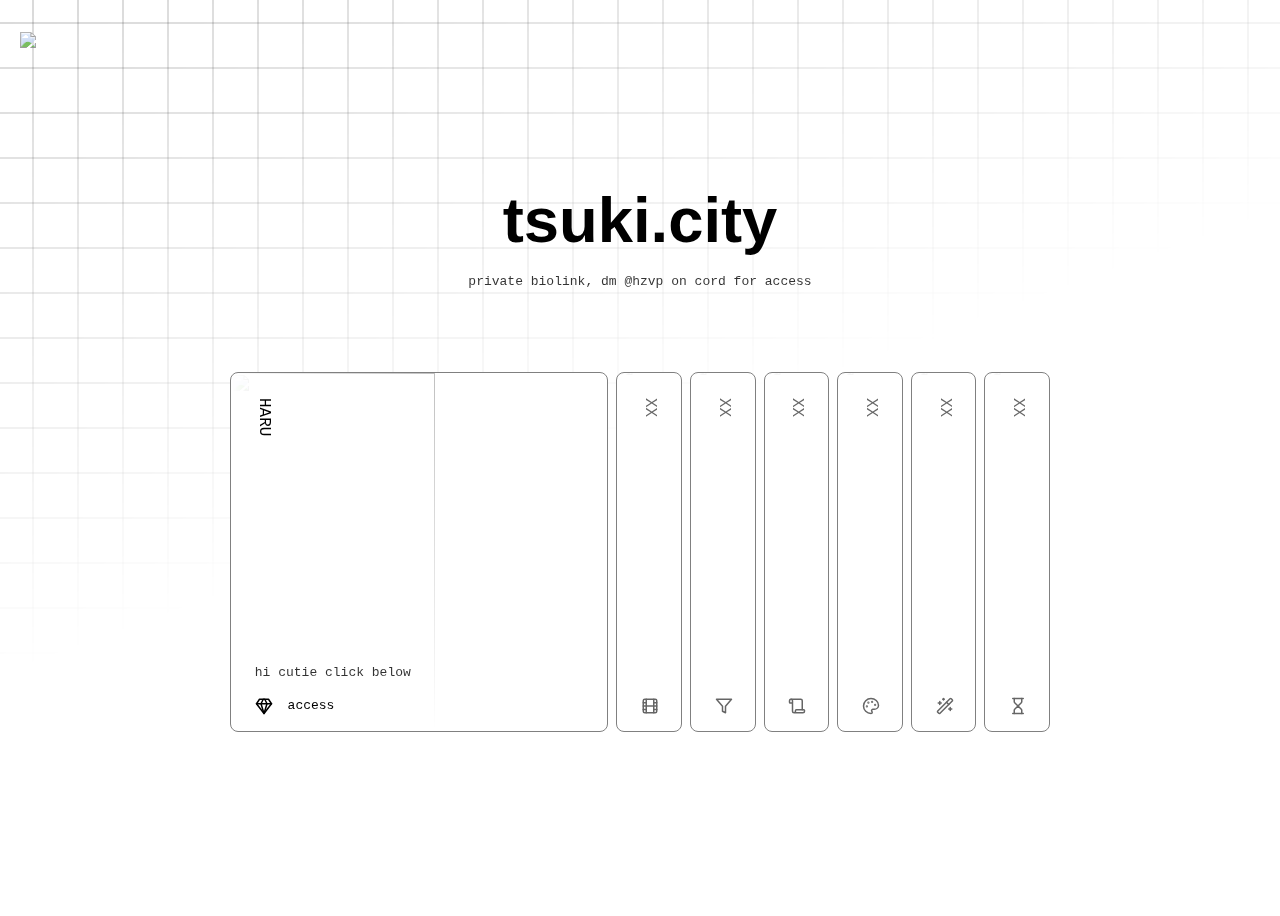
==== index.html @ c222375b "Update index.html" ====
<!DOCTYPE html>
<html lang="en">
  <head>
    <meta charset="UTF-8" />
    <title>tsuki.city</title>
    <link rel="stylesheet" type="text/css" href="main.css">
  </head>
  <body>
    <h1 class="fluid">tsuki.city</h1>
    <p style="text-align: center;">
      private biolink, dm @hzvp on cord for access
    </p>
    <ul>
      <li data-active="true">
        <article>
          <h3>haru</h3>
          <p>hi cutie click below</p>
          <svg xmlns="http://www.w3.org/2000/svg" viewBox="0 0 24 24" stroke="currentColor" stroke-width="2" stroke-linecap="round" stroke-linejoin="round">
            <path d="M6 3h12l4 6-10 13L2 9Z" />
            <path d="M11 3 8 9l4 13 4-13-3-6" />
            <path d="M2 9h20" />
          </svg>
          <a href="#"><span>access</span></a>
          <img src="https://cdn.discordapp.com/attachments/1353324307790696499/1353585056190435370/BE413A62-52A9-4BFF-8E35-DAAEE7B39D6B.gif?ex=67f54d91&is=67f3fc11&hm=8d8059f401faa1f57cecbfc605cc40fd340291cd299d0e4543290fb14bf16938&" alt="" />
        </article>
      </li>
      <li>
        <article>
          <h3>XX</h3>
          <p>@hzvp for a slot.</p>
          <svg xmlns="http://www.w3.org/2000/svg" viewBox="0 0 24 24" fill="none" stroke="currentColor" stroke-width="2" stroke-linecap="round" stroke-linejoin="round">
            <rect width="18" height="18" x="3" y="3" rx="2" />
            <path d="M7 3v18" />
            <path d="M3 7.5h4" />
            <path d="M3 12h18" />
            <path d="M3 16.5h4" />
            <path d="M17 3v18" />
            <path d="M17 7.5h4" />
            <path d="M17 16.5h4" />
          </svg>
          <a href="#"><span>access</span></a>
          <img src="https://picsum.photos/720/720?random=17" alt="" />
        </article>
      </li>
      <li>
        <article>
          <h3>xx</h3>
          <p>@hzvp for a slot.</p>
          <svg xmlns="http://www.w3.org/2000/svg" viewBox="0 0 24 24" fill="none" stroke="currentColor" stroke-width="2" stroke-linecap="round" stroke-linejoin="round">
            <polygon points="22 3 2 3 10 12.46 10 19 14 21 14 12.46 22 3" />
          </svg>
          <a href="#"><span>access</span></a>
          <img src="https://picsum.photos/720/720?random=19" alt="" />
        </article>
      </li>
      <li>
        <article>
          <h3>xx</h3>
          <p>@hzvp for a slot.</p>
          <svg xmlns="http://www.w3.org/2000/svg" viewBox="0 0 24 24" fill="none" stroke="currentColor" stroke-width="2" stroke-linecap="round" stroke-linejoin="round">
            <path d="M19 17V5a2 2 0 0 0-2-2H4" />
            <path d="M8 21h12a2 2 0 0 0 2-2v-1a1 1 0 0 0-1-1H11a1 1 0 0 0-1 1v1a2 2 0 1 1-4 0V5a2 2 0 1 0-4 0v2a1 1 0 0 0 1 1h3" />
          </svg>
          <a href="#"><span>access</span></a>
          <img src="https://picsum.photos/720/720?random=42" alt="" />
        </article>
      </li>
      <li>
        <article>
          <h3>xx</h3>
          <p>@hzvp for a slot.</p>
          <svg xmlns="http://www.w3.org/2000/svg" viewBox="0 0 24 24" fill="none" stroke="currentColor" stroke-width="2" stroke-linecap="round" stroke-linejoin="round">
            <circle cx="13.5" cy="6.5" r=".5" fill="currentColor" />
            <circle cx="17.5" cy="10.5" r=".5" fill="currentColor" />
            <circle cx="8.5" cy="7.5" r=".5" fill="currentColor" />
            <circle cx="6.5" cy="12.5" r=".5" fill="currentColor" />
            <path d="M12 2C6.5 2 2 6.5 2 12s4.5 10 10 10c.926 0 1.648-.746 1.648-1.688 0-.437-.18-.835-.437-1.125-.29-.289-.438-.652-.438-1.125a1.64 1.64 0 0 1 1.668-1.668h1.996c3.051 0 5.555-2.503 5.555-5.554C21.965 6.012 17.461 2 12 2z" />
          </svg>
          <a href="#"><span>Watch now</span></a>
          <img src="https://picsum.photos/720/720?random=128" alt="" />
        </article>
      </li>
      <li>
        <article>
          <h3>xx</h3>
          <p>@hzvp for a slot.</p>
          <svg xmlns="http://www.w3.org/2000/svg" viewBox="0 0 24 24" fill="none" stroke="currentColor" stroke-width="2" stroke-linecap="round" stroke-linejoin="round">
            <path d="m21.64 3.64-1.28-1.28a1.21 1.21 0 0 0-1.72 0L2.36 18.64a1.21 1.21 0 0 0 0 1.72l1.28 1.28a1.2 1.2 0 0 0 1.72 0L21.64 5.36a1.2 1.2 0 0 0 0-1.72" />
            <path d="m14 7 3 3" />
            <path d="M5 6v4" />
            <path d="M19 14v4" />
            <path d="M10 2v2" />
            <path d="M7 8H3" />
            <path d="M21 16h-4" />
            <path d="M11 3H9" />
          </svg>
          <a href="#"><span>access</span></a>
          <img src="https://picsum.photos/720/720?random=56" alt="" />
        </article>
      </li>
      <li>
        <article>
          <h3>xx</h3>
          <p>@hzvp for a slot.</p>
          <svg xmlns="http://www.w3.org/2000/svg" viewBox="0 0 24 24" fill="none" stroke="currentColor" stroke-width="2" stroke-linecap="round" stroke-linejoin="round">
            <path d="M5 22h14" />
            <path d="M5 2h14" />
            <path d="M17 22v-4.172a2 2 0 0 0-.586-1.414L12 12l-4.414 4.414A2 2 0 0 0 7 17.828V22" />
            <path d="M7 2v4.172a2 2 0 0 0 .586 1.414L12 12l4.414-4.414A2 2 0 0 0 17 6.172V2" />
          </svg>
          <a href="#"><span>access</span></a>
          <img src="https://picsum.photos/720/720?random=39" alt="" />
        </article>
      </li>
    </ul>

    <a class="bear-link" href="https://discord.gg/poster" target="_blank" rel="noreferrer noopener">
      <img src="https://em-content.zobj.net/source/apple/419/money-with-wings_1f4b8.png" style="width: 40px; height: auto;" />
    </a>

  <script type="module" src="main.js"></script>
  </body>
</html>
---- main.css ----
@import url('https://unpkg.com/normalize.css') layer(normalize);

@layer normalize, base, demo;

@layer demo {
  body {
    background: light-dark(#fff, #000);
    display: flex;
    align-items: center;
    justify-content: center;
    flex-direction: column;
    gap: 1rem;
    padding-block: 2rem;
  }

  h1,
  p {
    margin: 0;
  }

  h1.fluid {
    --font-size-min: 22;
    --font-level: 4.25;
  }

  h3 {
    white-space: nowrap;
    margin: 0;
  }

  body > p {
    width: 74ch;
    max-width: calc(100% - 4rem);
    text-wrap: balance;
    font-family: monospace;
    margin-bottom: 4rem;
    line-height: 1.5;
    opacity: 0.8;
    font-weight: 400;

    @media (max-width: 768px) {
      text-align: center;
    }
  }

  li :is(svg, h3) {
    opacity: 0.6;
    transition: opacity calc(var(--speed) * 1.2) var(--easing);
  }

  li :is(a, p) {
    opacity: 0;
    transition: opacity calc(var(--speed) * 1.2) var(--easing);
    width: fit-content;
  }

  li img {
    filter: grayscale(1) brightness(1.5);
    scale: 1.1;
    transition-property: filter, scale;
    transition-duration: calc(var(--speed) * 1.2);
    transition-timing-function: var(--easing);
  }

  [data-active='true'] :is(a, p, h3, svg) {
    opacity: var(--opacity, 1);
  }
  [data-active='true'] :is(a, p) {
    transition-delay: calc(var(--speed) * 0.25);
  }

  [data-active='true'] img {
    filter: grayscale(0) brightness(1);
    scale: 1;
    transition-delay: calc(var(--speed) * 0.25);
  }

  article {
/*     outline: 2px dashed canvasText; */
    width: calc(var(--article-width) * 1px);
    height: 100%;
    position: absolute;
    font-family: monospace;
    top: 0;
    left: 0;
    display: flex;
    flex-direction: column;
    justify-content: flex-end;
    gap: 1rem;
    padding-inline: calc(var(--base) * 0.5 - 9px);
    padding-bottom: 1rem;
    overflow: hidden;

    h3 {
      position: absolute;
      top: 1rem;
      left: calc(var(--base) * 0.5);
      transform-origin: 0 50%;
      rotate: 90deg;
      font-size: 1rem;
      font-weight: 300;
      text-transform: uppercase;
      font-family: monospace;
    }
    svg {
      width: 18px;
      fill: none;
    }

    p {
      font-size: 13px;
      text-wrap: balance;
      line-height: 1.25;
      --opacity: 0.8;
    }

    a {
      position: absolute;
      bottom: 1rem;
      height: 18px;
      line-height: 1;
      color: inherit;
      

      &:is(:focus-visible, :hover) {
        outline: none;
        span {
          text-decoration: underline;
          text-underline-offset: 4px;
        }
      }

      span {
        display: inline-block;
        line-height: 18px;
        translate: calc(var(--base) * 0.5);
        font-weight: 500;
      }
    }

    img {
      position: absolute;
      pointer-events: none;
      inset: 0;
      width: 100%;
      height: 100%;
      object-fit: cover;
      mask: radial-gradient(100% 100% at 100% 0, #fff, #0000);
    }
  }
  /* gotta use some Math on the container really */
  /* width is "ideal" 7 * 80px + 6 * gap + say 300px or whatever the ideal width is */
  :root {
    --gap: 8px;
    --base: clamp(2rem, 8cqi, 80px);
    --easing: linear(
      0 0%,
      0.1538 4.09%,
      0.2926 8.29%,
      0.4173 12.63%,
      0.5282 17.12%,
      0.6255 21.77%,
      0.7099 26.61%,
      0.782 31.67%,
      0.8425 37%,
      0.8887 42.23%,
      0.9257 47.79%,
      0.9543 53.78%,
      0.9752 60.32%,
      0.9883 67.11%,
      0.9961 75%,
      1 100%
    );
    --speed: 0.6s;
  }
  ul {
    display: grid;
    container-type: inline-size;
    grid-template-columns: 10fr 1fr 1fr 1fr 1fr 1fr 1fr;
    gap: var(--gap);
    list-style-type: none;
    justify-content: center;
    padding: 0;
    height: clamp(300px, 40dvh, 474px);
    margin: 0;
    width: calc(
      ((var(--items) - 1) * var(--base)) + ((var(--items) - 1) * var(--gap)) +
        var(--ideal)
    );
    width: 820px;
    max-width: calc(100% - 4rem);
    transition: grid-template-columns var(--speed) var(--easing);
  }

  li {
    /* outline: 4px dashed canvasText; */
    background: light-dark(#fff, #000);
    position: relative;
    overflow: hidden;
    min-width: var(--base);
    border-radius: 8px;
    border: 1px solid color-mix(in hsl, canvas, canvasText 50%);
  }
}

@layer base {
  :root {
    --font-size-min: 16;
    --font-size-max: 20;
    --font-ratio-min: 1.2;
    --font-ratio-max: 1.33;
    --font-width-min: 375;
    --font-width-max: 1500;
  }

  html {
    color-scheme: light dark;
  }

  [data-theme='light'] {
    color-scheme: light only;
  }

  [data-theme='dark'] {
    color-scheme: dark only;
  }

  :where(.fluid) {
    --fluid-min: calc(
      var(--font-size-min) * pow(var(--font-ratio-min), var(--font-level, 0))
    );
    --fluid-max: calc(
      var(--font-size-max) * pow(var(--font-ratio-max), var(--font-level, 0))
    );
    --fluid-preferred: calc(
      (var(--fluid-max) - var(--fluid-min)) /
        (var(--font-width-max) - var(--font-width-min))
    );
    --fluid-type: clamp(
      (var(--fluid-min) / 16) * 1rem,
      ((var(--fluid-min) / 16) * 1rem) -
        (((var(--fluid-preferred) * var(--font-width-min)) / 16) * 1rem) +
        (var(--fluid-preferred) * var(--variable-unit, 100vi)),
      (var(--fluid-max) / 16) * 1rem
    );
    font-size: var(--fluid-type);
  }

  *,
  *:after,
  *:before {
    box-sizing: border-box;
  }

  body {
    display: grid;
    place-items: center;
    min-height: 100vh;
    font-family: 'SF Pro Text', 'SF Pro Icons', 'AOS Icons', 'Helvetica Neue',
      Helvetica, Arial, sans-serif, system-ui;
  }

  body::before {
    --size: 45px;
    --line: color-mix(in hsl, canvasText, transparent 70%);
    content: '';
    height: 100vh;
    width: 100vw;
    position: fixed;
    background: linear-gradient(
          90deg,
          var(--line) 1px,
          transparent 1px var(--size)
        )
        50% 50% / var(--size) var(--size),
      linear-gradient(var(--line) 1px, transparent 1px var(--size)) 50% 50% /
        var(--size) var(--size);
    mask: linear-gradient(-20deg, transparent 50%, white);
    top: 0;
    transform-style: flat;
    pointer-events: none;
    z-index: -1;
  }

  .bear-link {
    color: canvasText;
    position: fixed;
    top: 1rem;
    left: 1rem;
    width: 48px;
    aspect-ratio: 1;
    display: grid;
    place-items: center;
    opacity: 0.8;
  }

  :where(.x-link, .bear-link):is(:hover, :focus-visible) {
    opacity: 1;
  }

  .bear-link svg {
    width: 75%;
  }

  /* Utilities */
  .sr-only {
    position: absolute;
    width: 1px;
    height: 1px;
    padding: 0;
    margin: -1px;
    overflow: hidden;
    clip: rect(0, 0, 0, 0);
    white-space: nowrap;
    border-width: 0;
  }
}
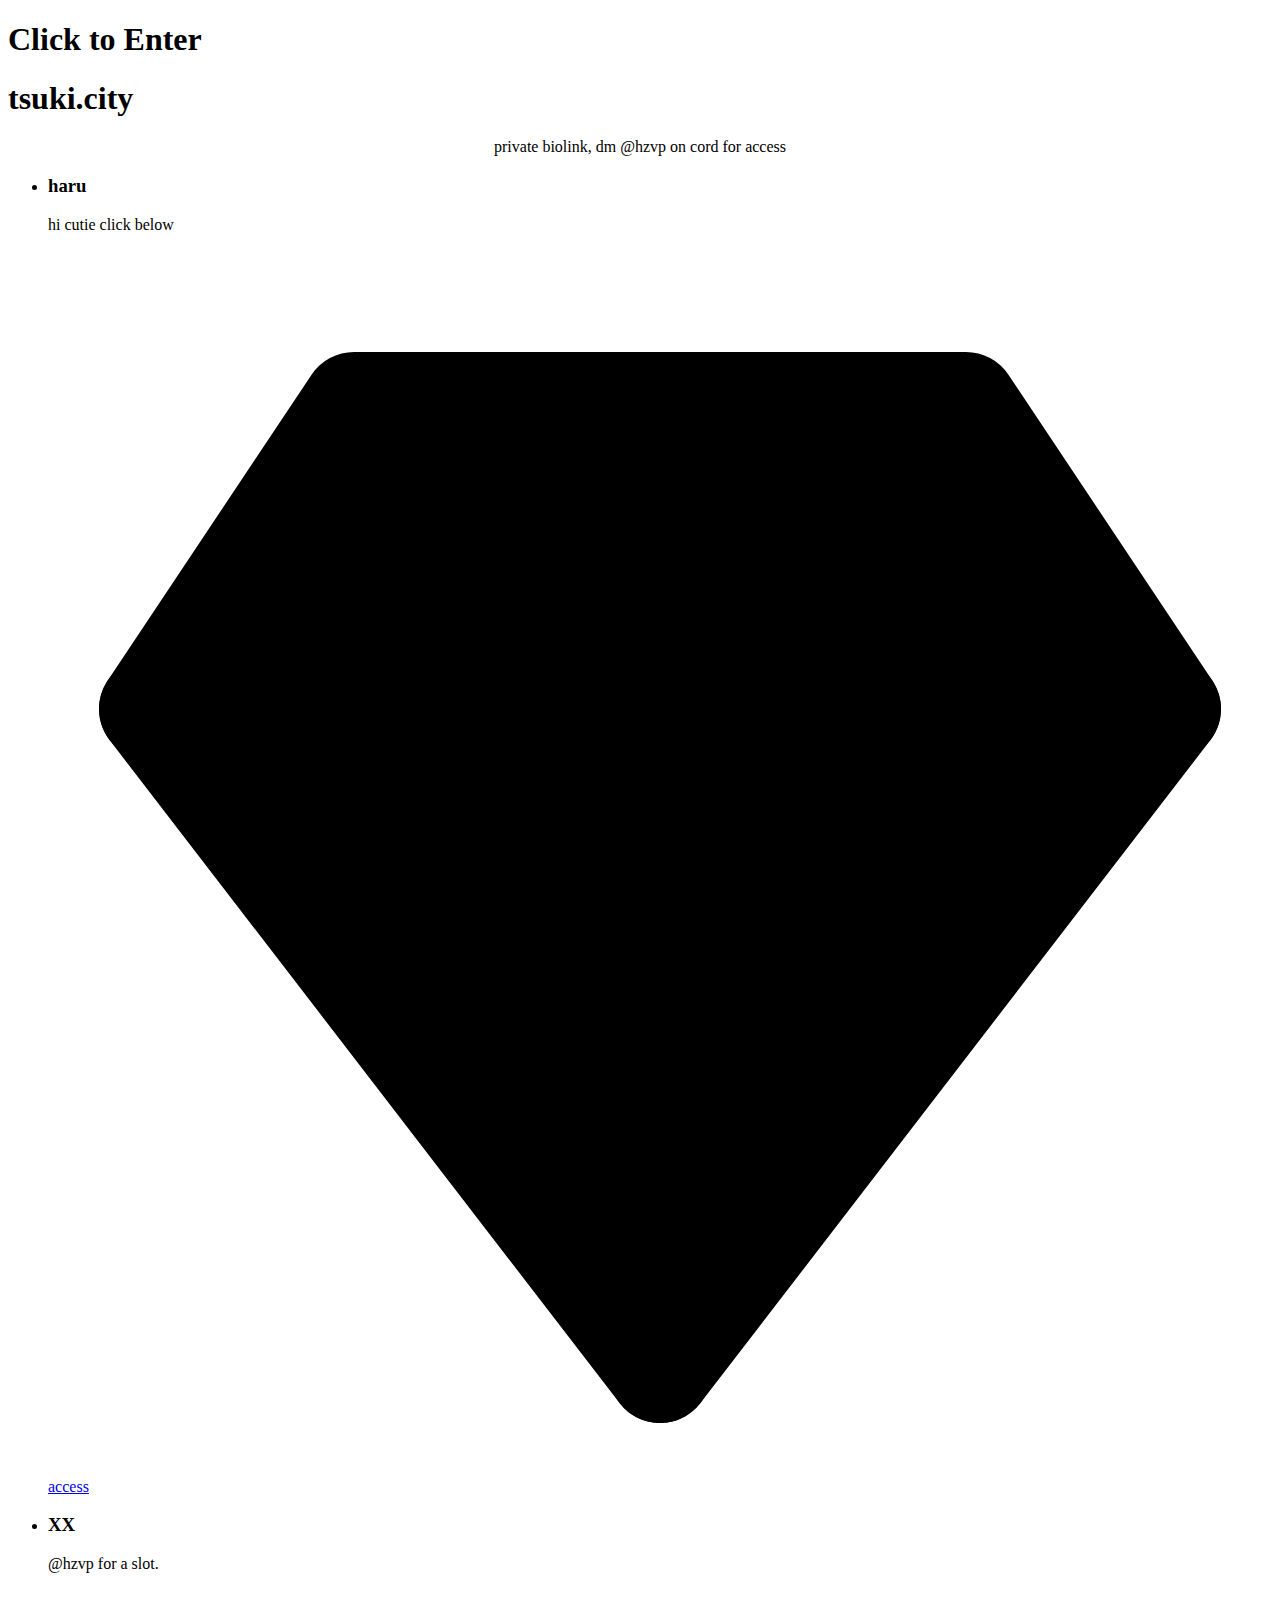
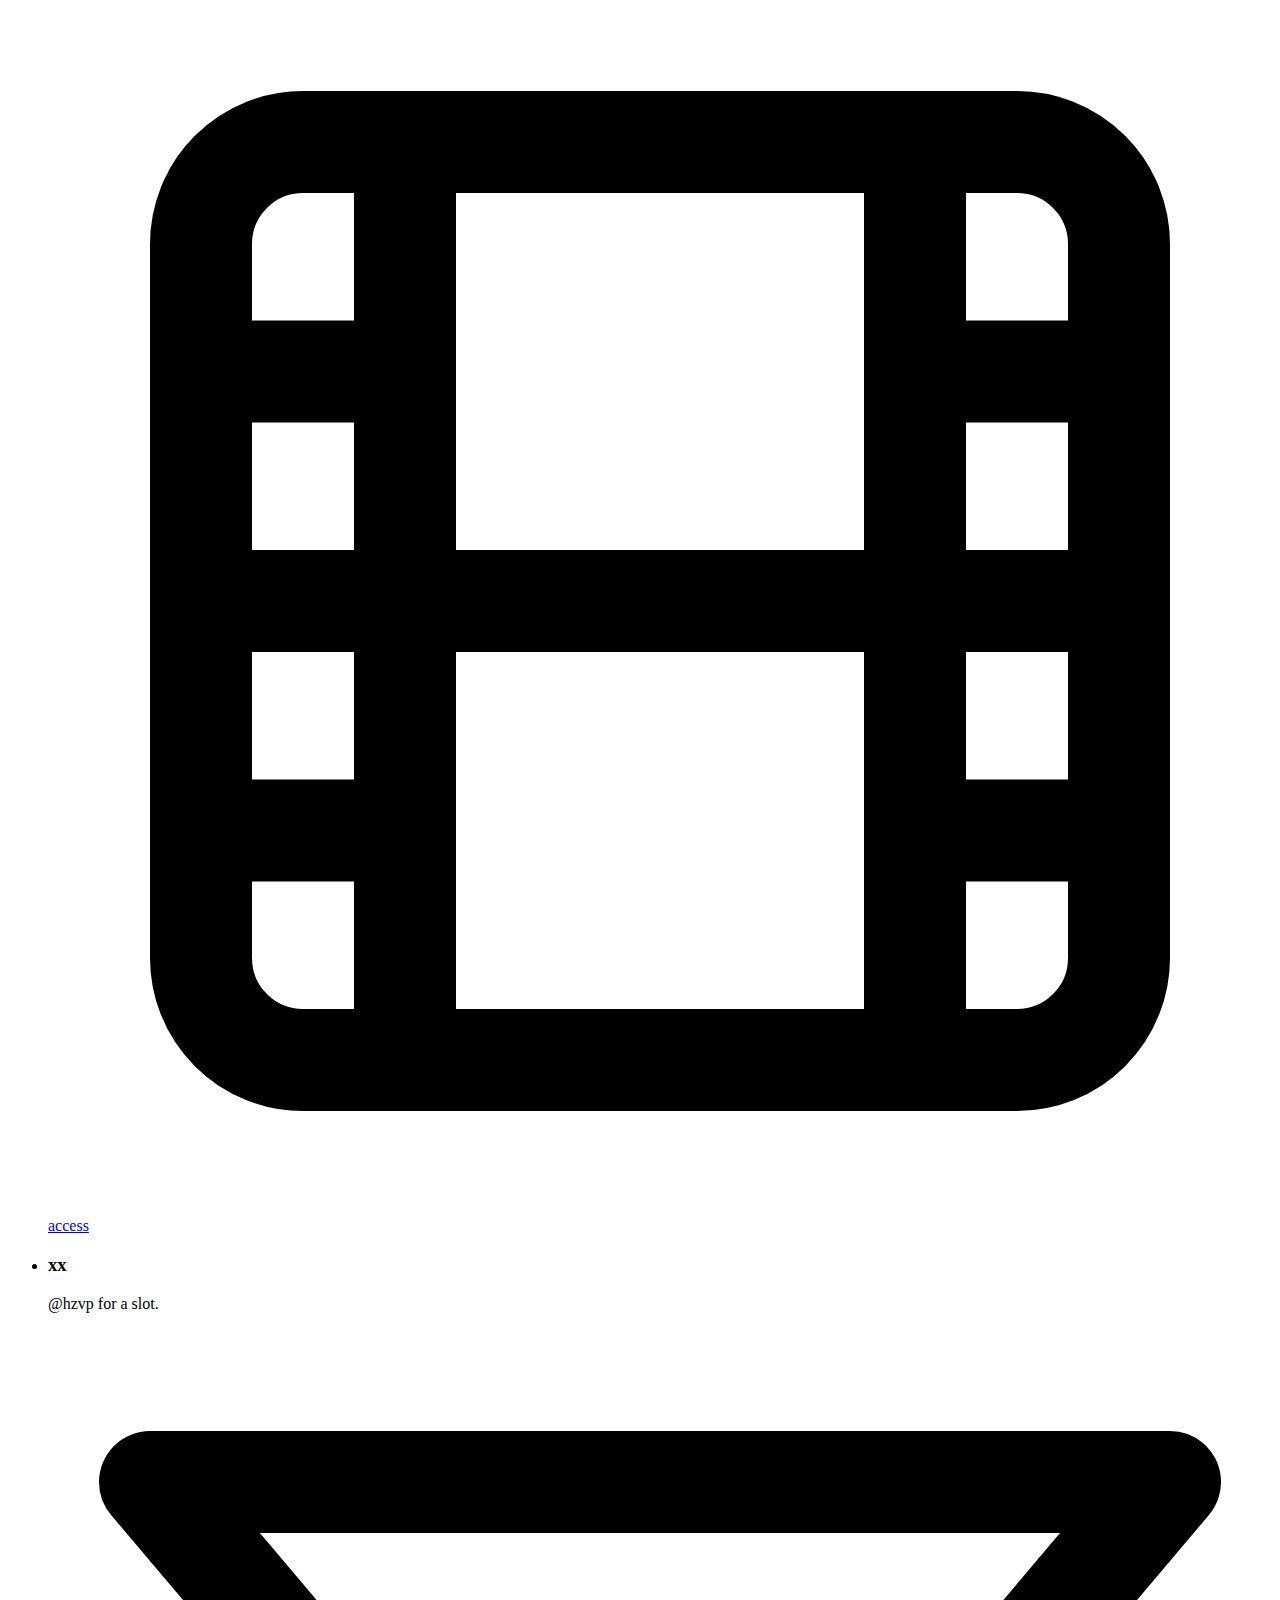
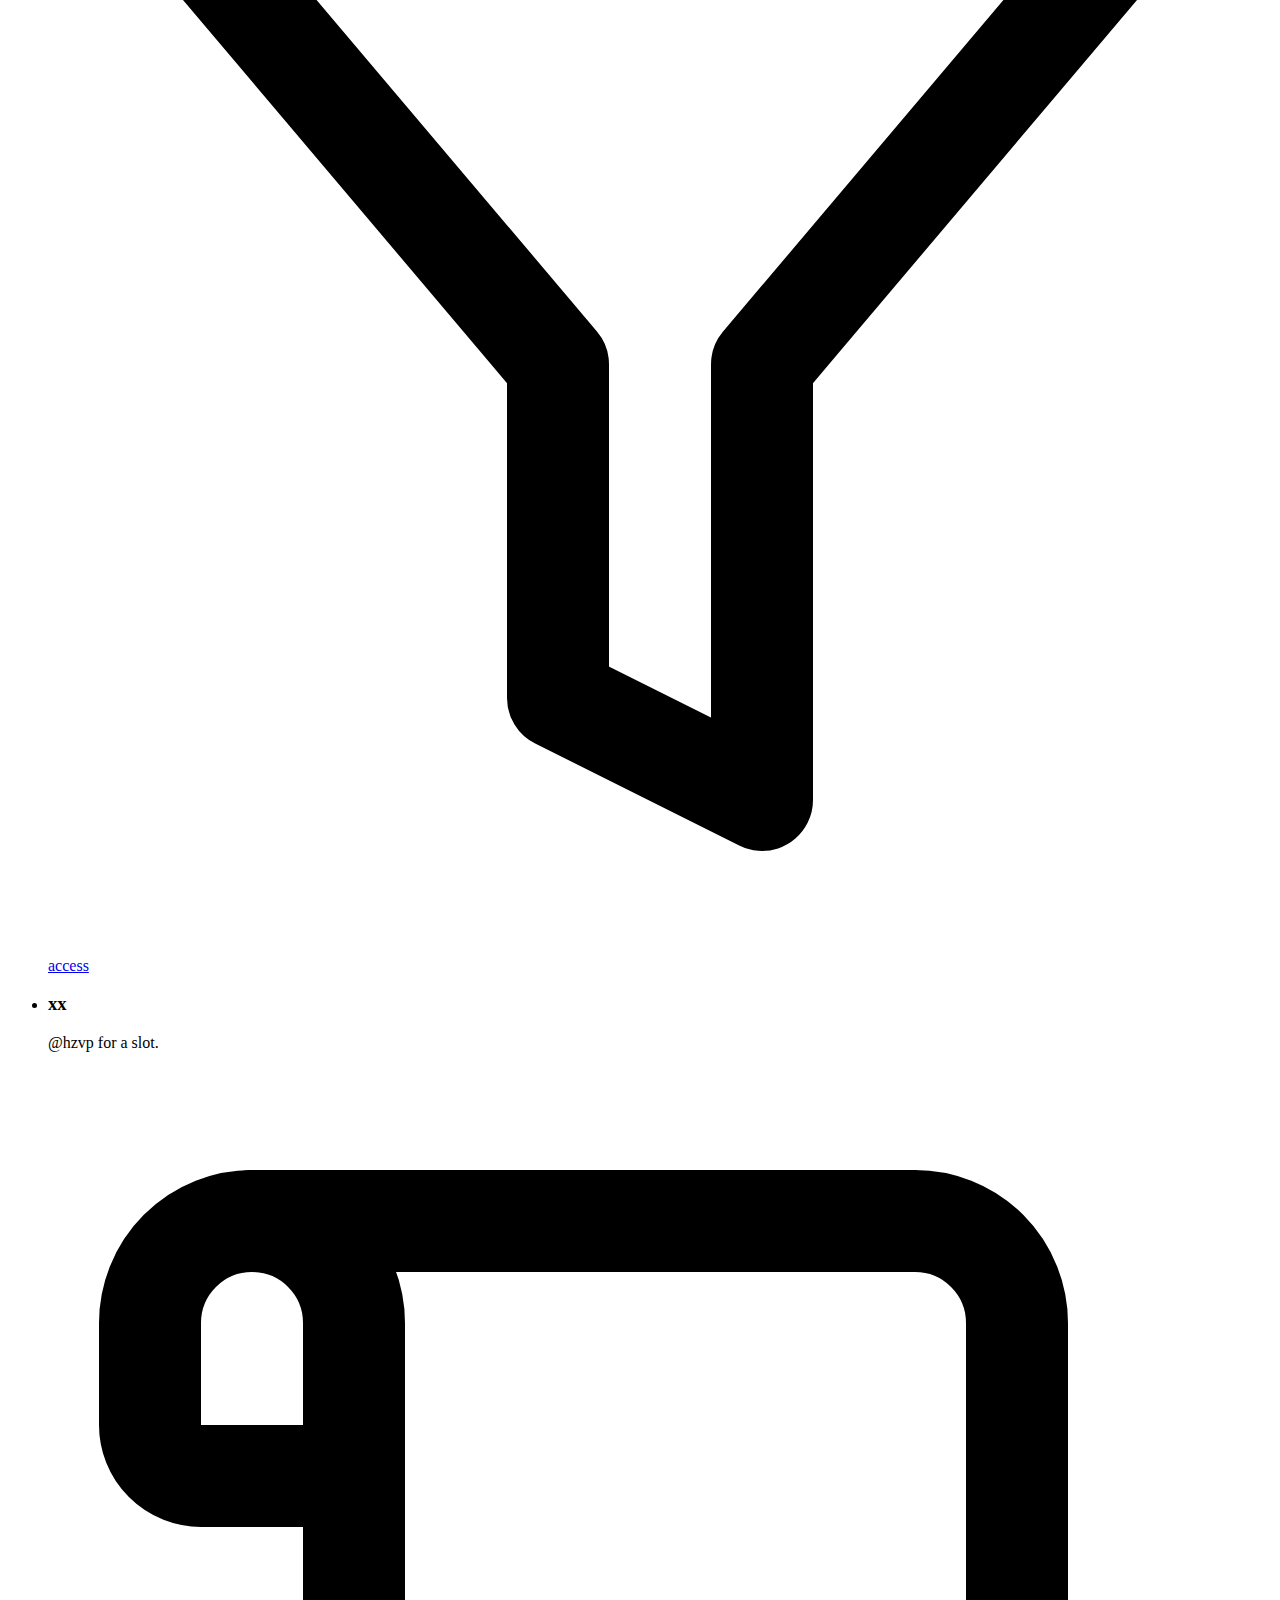
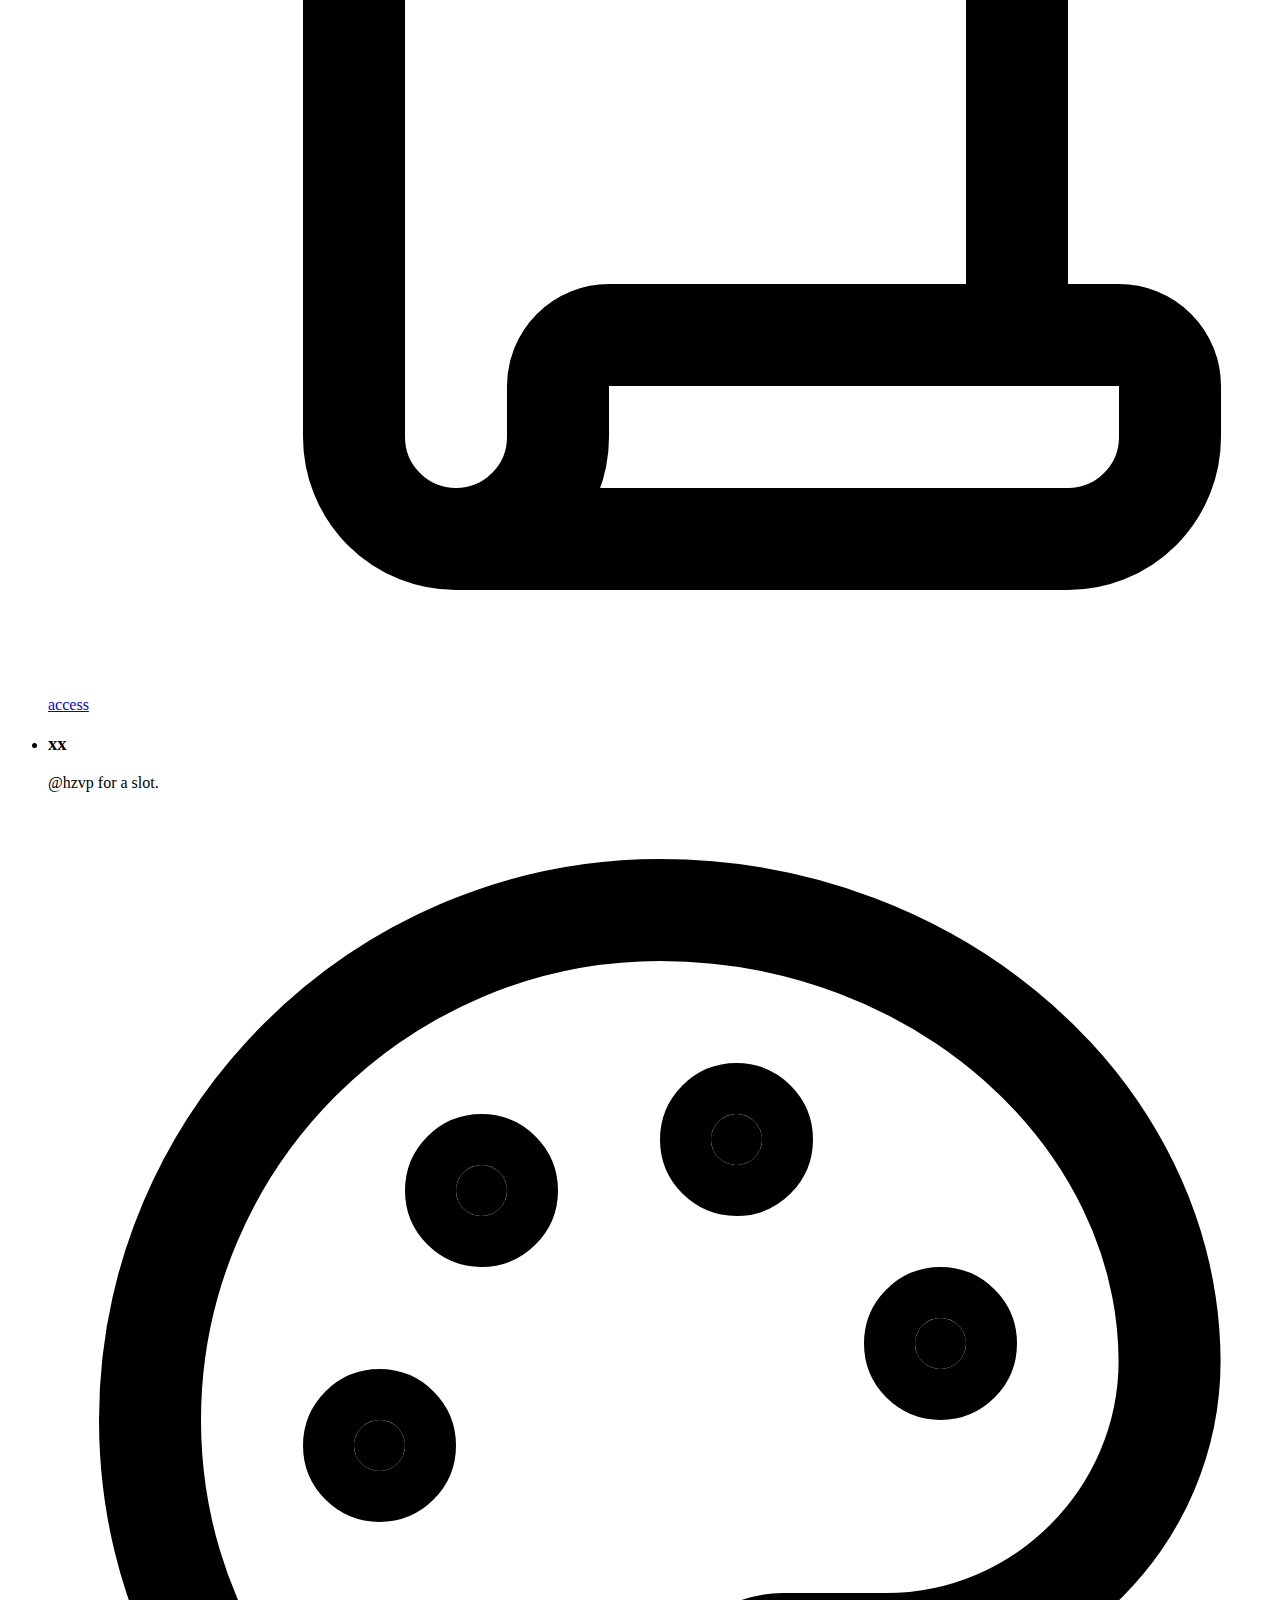
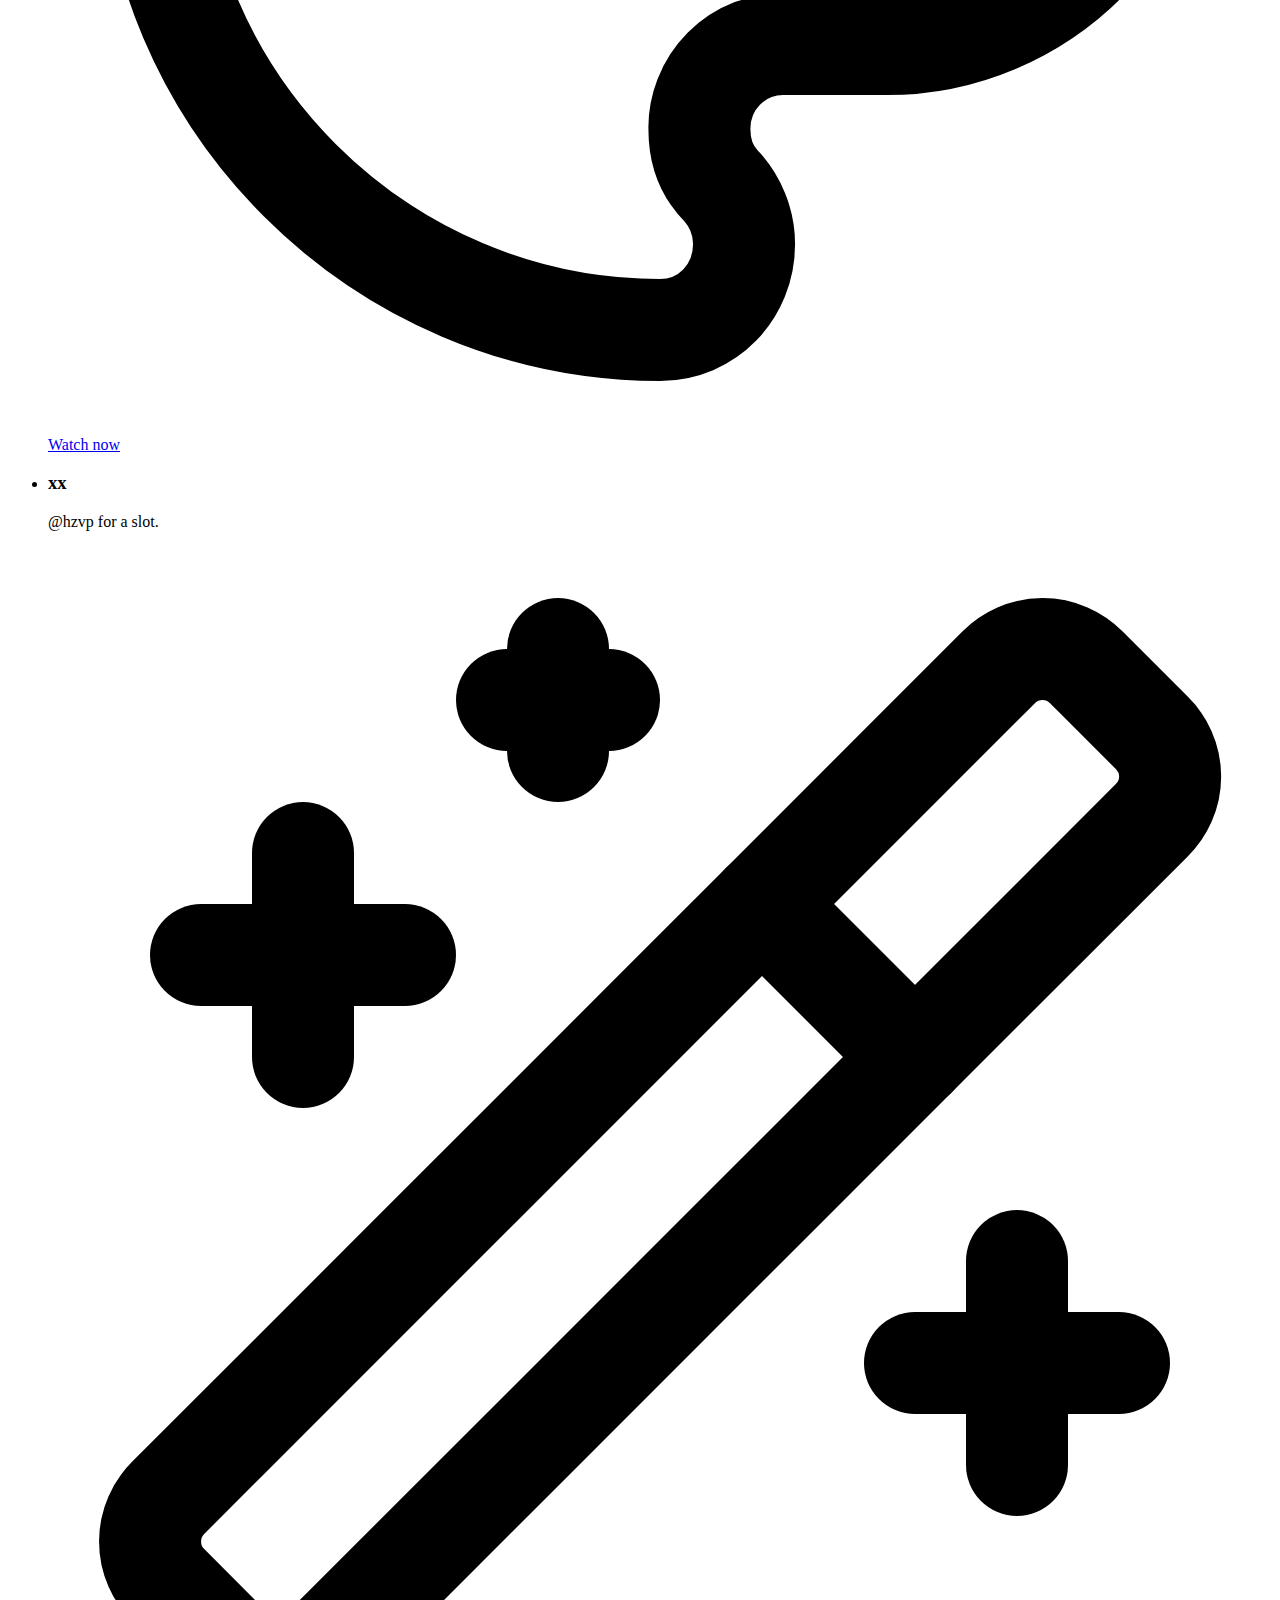
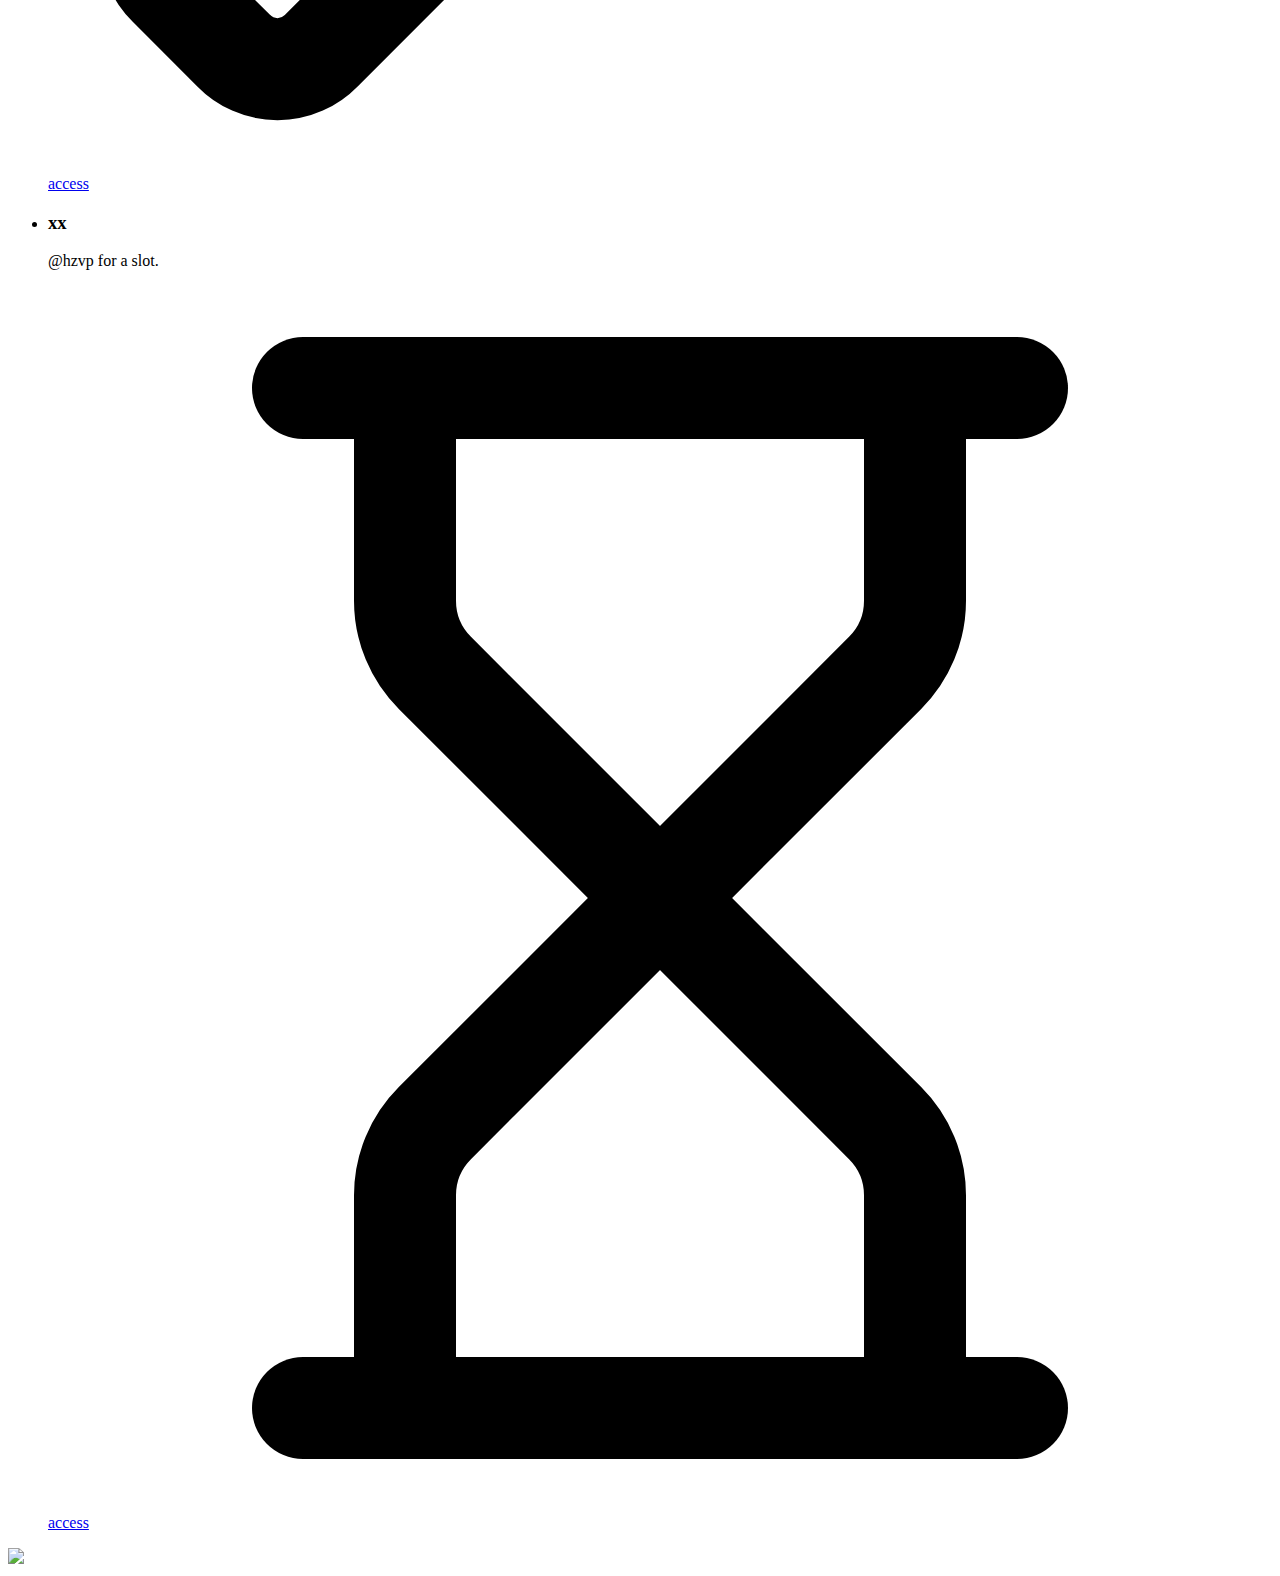
==== commit 4f7eae67: "zzz" ====
--- a/index.html
+++ b/index.html
@@ -1,10 +1,16 @@
 <!DOCTYPE html>
 <html lang="en">
-  <head>
-    <meta charset="UTF-8" />
+<head>
+    <meta charset="UTF-8">
+    <meta name="viewport" content="width=device-width, initial-scale=1.0">
+    <link href="https://fonts.googleapis.com/css2?family=Lexend:wght@400&display=swap" rel="stylesheet">
+    <link rel="stylesheet" href="styles.css"> 
     <title>tsuki.city</title>
-    <link rel="stylesheet" type="text/css" href="main.css">
-  </head>
+</head>
+<body>
+    <div id="welcome-screen">
+        <h1>Click to Enter</h1>
+    </div>
   <body>
     <h1 class="fluid">tsuki.city</h1>
     <p style="text-align: center;">
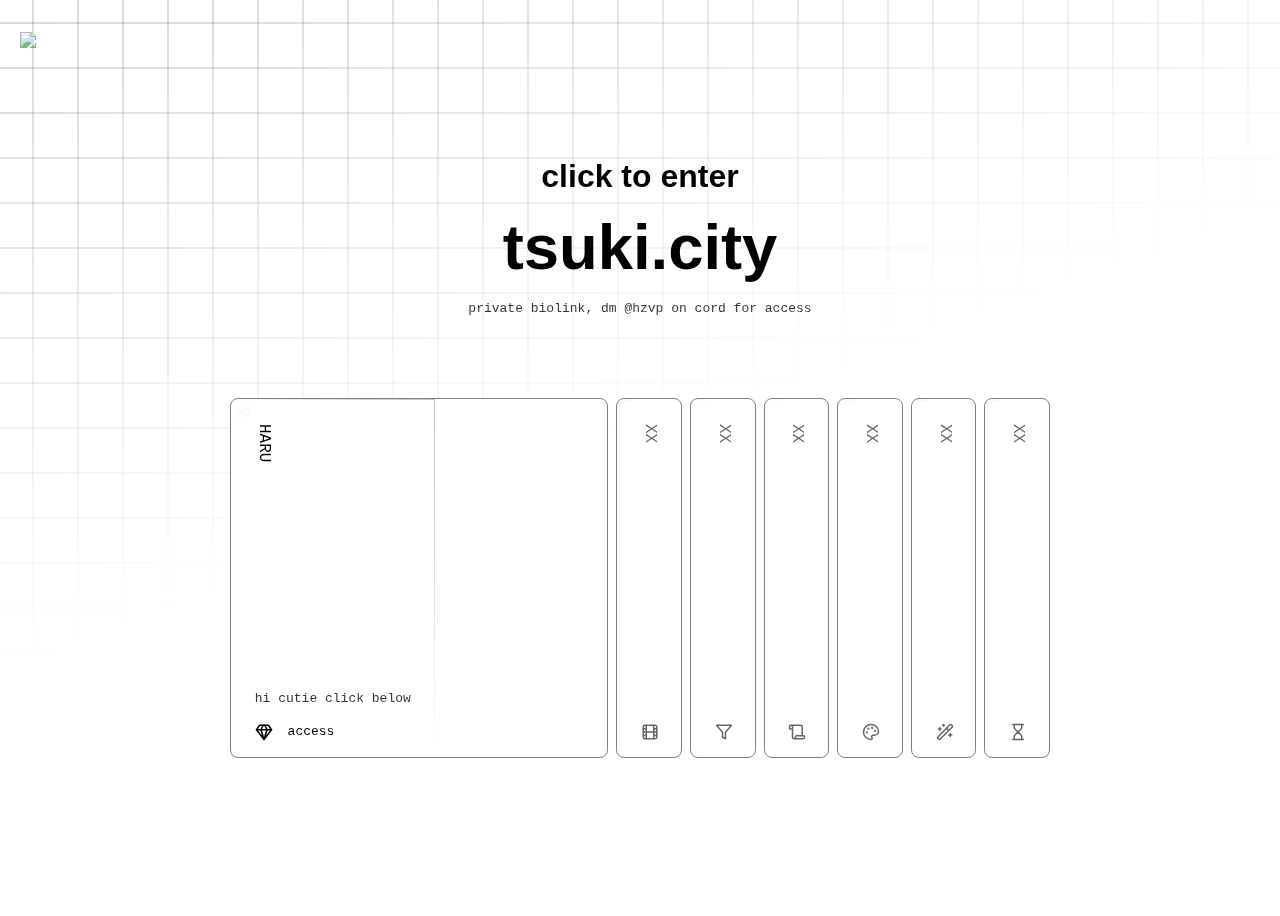
==== commit 41e5bba5: "thx dada deepseek" ====
--- a/index.html
+++ b/index.html
@@ -1,17 +1,17 @@
 <!DOCTYPE html>
 <html lang="en">
-<head>
-    <meta charset="UTF-8">
-    <meta name="viewport" content="width=device-width, initial-scale=1.0">
-    <link href="https://fonts.googleapis.com/css2?family=Lexend:wght@400&display=swap" rel="stylesheet">
-    <link rel="stylesheet" href="styles.css"> 
+  <head>
+    <meta charset="UTF-8" />
     <title>tsuki.city</title>
-</head>
-<body>
-    <div id="welcome-screen">
-        <h1>Click to Enter</h1>
+    <link rel="stylesheet" type="text/css" href="main.css">
+  </head>
+  <body>
+    <div class="enter-overlay">
+      <div class="enter-content">
+        <h1>click to enter</h1>
+      </div>
     </div>
-  <body>
+
     <h1 class="fluid">tsuki.city</h1>
     <p style="text-align: center;">
       private biolink, dm @hzvp on cord for access
@@ -82,7 +82,7 @@
             <circle cx="6.5" cy="12.5" r=".5" fill="currentColor" />
             <path d="M12 2C6.5 2 2 6.5 2 12s4.5 10 10 10c.926 0 1.648-.746 1.648-1.688 0-.437-.18-.835-.437-1.125-.29-.289-.438-.652-.438-1.125a1.64 1.64 0 0 1 1.668-1.668h1.996c3.051 0 5.555-2.503 5.555-5.554C21.965 6.012 17.461 2 12 2z" />
           </svg>
-          <a href="#"><span>Watch now</span></a>
+          <a href="#"><span>access</span></a>
           <img src="https://picsum.photos/720/720?random=128" alt="" />
         </article>
       </li>
--- a/main.css
+++ b/main.css
@@ -0,0 +1,317 @@
+@import url('https://unpkg.com/normalize.css') layer(normalize);
+
+@layer normalize, base, demo;
+
+@layer demo {
+  body {
+    background: light-dark(#fff, #000);
+    display: flex;
+    align-items: center;
+    justify-content: center;
+    flex-direction: column;
+    gap: 1rem;
+    padding-block: 2rem;
+  }
+
+  h1,
+  p {
+    margin: 0;
+  }
+
+  h1.fluid {
+    --font-size-min: 22;
+    --font-level: 4.25;
+  }
+
+  h3 {
+    white-space: nowrap;
+    margin: 0;
+  }
+
+  body > p {
+    width: 74ch;
+    max-width: calc(100% - 4rem);
+    text-wrap: balance;
+    font-family: monospace;
+    margin-bottom: 4rem;
+    line-height: 1.5;
+    opacity: 0.8;
+    font-weight: 400;
+
+    @media (max-width: 768px) {
+      text-align: center;
+    }
+  }
+
+  li :is(svg, h3) {
+    opacity: 0.6;
+    transition: opacity calc(var(--speed) * 1.2) var(--easing);
+  }
+
+  li :is(a, p) {
+    opacity: 0;
+    transition: opacity calc(var(--speed) * 1.2) var(--easing);
+    width: fit-content;
+  }
+
+  li img {
+    filter: grayscale(1) brightness(1.5);
+    scale: 1.1;
+    transition-property: filter, scale;
+    transition-duration: calc(var(--speed) * 1.2);
+    transition-timing-function: var(--easing);
+  }
+
+  [data-active='true'] :is(a, p, h3, svg) {
+    opacity: var(--opacity, 1);
+  }
+  [data-active='true'] :is(a, p) {
+    transition-delay: calc(var(--speed) * 0.25);
+  }
+
+  [data-active='true'] img {
+    filter: grayscale(0) brightness(1);
+    scale: 1;
+    transition-delay: calc(var(--speed) * 0.25);
+  }
+
+  article {
+/*     outline: 2px dashed canvasText; */
+    width: calc(var(--article-width) * 1px);
+    height: 100%;
+    position: absolute;
+    font-family: monospace;
+    top: 0;
+    left: 0;
+    display: flex;
+    flex-direction: column;
+    justify-content: flex-end;
+    gap: 1rem;
+    padding-inline: calc(var(--base) * 0.5 - 9px);
+    padding-bottom: 1rem;
+    overflow: hidden;
+
+    h3 {
+      position: absolute;
+      top: 1rem;
+      left: calc(var(--base) * 0.5);
+      transform-origin: 0 50%;
+      rotate: 90deg;
+      font-size: 1rem;
+      font-weight: 300;
+      text-transform: uppercase;
+      font-family: monospace;
+    }
+    svg {
+      width: 18px;
+      fill: none;
+    }
+
+    p {
+      font-size: 13px;
+      text-wrap: balance;
+      line-height: 1.25;
+      --opacity: 0.8;
+    }
+
+    a {
+      position: absolute;
+      bottom: 1rem;
+      height: 18px;
+      line-height: 1;
+      color: inherit;
+      
+
+      &:is(:focus-visible, :hover) {
+        outline: none;
+        span {
+          text-decoration: underline;
+          text-underline-offset: 4px;
+        }
+      }
+
+      span {
+        display: inline-block;
+        line-height: 18px;
+        translate: calc(var(--base) * 0.5);
+        font-weight: 500;
+      }
+    }
+
+    img {
+      position: absolute;
+      pointer-events: none;
+      inset: 0;
+      width: 100%;
+      height: 100%;
+      object-fit: cover;
+      mask: radial-gradient(100% 100% at 100% 0, #fff, #0000);
+    }
+  }
+  /* gotta use some Math on the container really */
+  /* width is "ideal" 7 * 80px + 6 * gap + say 300px or whatever the ideal width is */
+  :root {
+    --gap: 8px;
+    --base: clamp(2rem, 8cqi, 80px);
+    --easing: linear(
+      0 0%,
+      0.1538 4.09%,
+      0.2926 8.29%,
+      0.4173 12.63%,
+      0.5282 17.12%,
+      0.6255 21.77%,
+      0.7099 26.61%,
+      0.782 31.67%,
+      0.8425 37%,
+      0.8887 42.23%,
+      0.9257 47.79%,
+      0.9543 53.78%,
+      0.9752 60.32%,
+      0.9883 67.11%,
+      0.9961 75%,
+      1 100%
+    );
+    --speed: 0.6s;
+  }
+  ul {
+    display: grid;
+    container-type: inline-size;
+    grid-template-columns: 10fr 1fr 1fr 1fr 1fr 1fr 1fr;
+    gap: var(--gap);
+    list-style-type: none;
+    justify-content: center;
+    padding: 0;
+    height: clamp(300px, 40dvh, 474px);
+    margin: 0;
+    width: calc(
+      ((var(--items) - 1) * var(--base)) + ((var(--items) - 1) * var(--gap)) +
+        var(--ideal)
+    );
+    width: 820px;
+    max-width: calc(100% - 4rem);
+    transition: grid-template-columns var(--speed) var(--easing);
+  }
+
+  li {
+    /* outline: 4px dashed canvasText; */
+    background: light-dark(#fff, #000);
+    position: relative;
+    overflow: hidden;
+    min-width: var(--base);
+    border-radius: 8px;
+    border: 1px solid color-mix(in hsl, canvas, canvasText 50%);
+  }
+}
+
+@layer base {
+  :root {
+    --font-size-min: 16;
+    --font-size-max: 20;
+    --font-ratio-min: 1.2;
+    --font-ratio-max: 1.33;
+    --font-width-min: 375;
+    --font-width-max: 1500;
+  }
+
+  html {
+    color-scheme: light dark;
+  }
+
+  [data-theme='light'] {
+    color-scheme: light only;
+  }
+
+  [data-theme='dark'] {
+    color-scheme: dark only;
+  }
+
+  :where(.fluid) {
+    --fluid-min: calc(
+      var(--font-size-min) * pow(var(--font-ratio-min), var(--font-level, 0))
+    );
+    --fluid-max: calc(
+      var(--font-size-max) * pow(var(--font-ratio-max), var(--font-level, 0))
+    );
+    --fluid-preferred: calc(
+      (var(--fluid-max) - var(--fluid-min)) /
+        (var(--font-width-max) - var(--font-width-min))
+    );
+    --fluid-type: clamp(
+      (var(--fluid-min) / 16) * 1rem,
+      ((var(--fluid-min) / 16) * 1rem) -
+        (((var(--fluid-preferred) * var(--font-width-min)) / 16) * 1rem) +
+        (var(--fluid-preferred) * var(--variable-unit, 100vi)),
+      (var(--fluid-max) / 16) * 1rem
+    );
+    font-size: var(--fluid-type);
+  }
+
+  *,
+  *:after,
+  *:before {
+    box-sizing: border-box;
+  }
+
+  body {
+    display: grid;
+    place-items: center;
+    min-height: 100vh;
+    font-family: 'SF Pro Text', 'SF Pro Icons', 'AOS Icons', 'Helvetica Neue',
+      Helvetica, Arial, sans-serif, system-ui;
+  }
+
+  body::before {
+    --size: 45px;
+    --line: color-mix(in hsl, canvasText, transparent 70%);
+    content: '';
+    height: 100vh;
+    width: 100vw;
+    position: fixed;
+    background: linear-gradient(
+          90deg,
+          var(--line) 1px,
+          transparent 1px var(--size)
+        )
+        50% 50% / var(--size) var(--size),
+      linear-gradient(var(--line) 1px, transparent 1px var(--size)) 50% 50% /
+        var(--size) var(--size);
+    mask: linear-gradient(-20deg, transparent 50%, white);
+    top: 0;
+    transform-style: flat;
+    pointer-events: none;
+    z-index: -1;
+  }
+
+  .bear-link {
+    color: canvasText;
+    position: fixed;
+    top: 1rem;
+    left: 1rem;
+    width: 48px;
+    aspect-ratio: 1;
+    display: grid;
+    place-items: center;
+    opacity: 0.8;
+  }
+
+  :where(.x-link, .bear-link):is(:hover, :focus-visible) {
+    opacity: 1;
+  }
+
+  .bear-link svg {
+    width: 75%;
+  }
+
+  /* Utilities */
+  .sr-only {
+    position: absolute;
+    width: 1px;
+    height: 1px;
+    padding: 0;
+    margin: -1px;
+    overflow: hidden;
+    clip: rect(0, 0, 0, 0);
+    white-space: nowrap;
+    border-width: 0;
+  }
+}
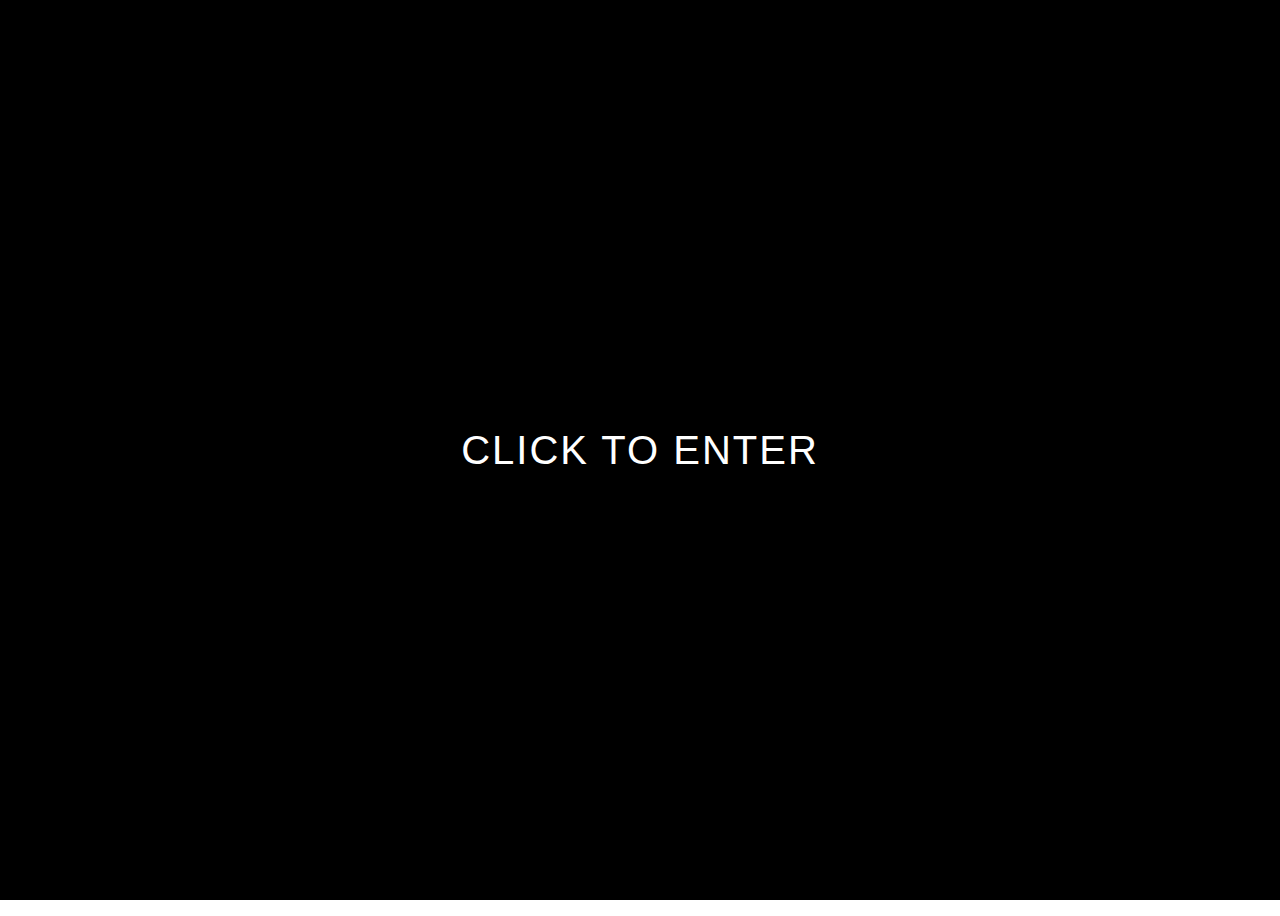
==== commit e9874bda: "thx dada deepseek" ====
--- a/index.html
+++ b/index.html
@@ -1,7 +1,25 @@
 <!DOCTYPE html>
 <html lang="en">
-  <head>
-    <meta charset="UTF-8" />
+<head>
+  <meta charset="UTF-8" />
+  <title>tsuki.city</title>
+  <link rel="stylesheet" type="text/css" href="main.css">
+</head>
+<body>
+  <!-- Audio Element (hidden) -->
+  <audio id="enter-sound" preload="auto">
+    <source src="enter.mp3" type="audio/mpeg">
+  </audio>
+
+  <!-- Click to Enter Overlay -->
+  <div class="enter-overlay">
+    <div class="enter-content">
+      <h1>click to enter</h1>
+    </div>
+  </div>
+
+  <!-- Rest of your existing content -->
+  <h1 class="fluid">tsuki.city</h1>
     <title>tsuki.city</title>
     <link rel="stylesheet" type="text/css" href="main.css">
   </head>
--- a/main.css
+++ b/main.css
@@ -3,6 +3,45 @@
 @layer normalize, base, demo;
 
 @layer demo {
+  /* Click to enter overlay styles */
+  .enter-overlay {
+    position: fixed;
+    top: 0;
+    left: 0;
+    width: 100%;
+    height: 100%;
+    background-color: #000;
+    color: #fff;
+    display: flex;
+    align-items: center;
+    justify-content: center;
+    z-index: 9999;
+    transition: opacity 1.5s ease, visibility 1.5s ease;
+  }
+
+  .enter-overlay .enter-content {
+    text-align: center;
+  }
+
+  .enter-overlay h1 {
+    font-size: 2.5rem;
+    font-weight: 300;
+    letter-spacing: 2px;
+    text-transform: uppercase;
+    cursor: pointer;
+    transition: transform 0.3s ease;
+  }
+
+  .enter-overlay h1:hover {
+    transform: scale(1.05);
+  }
+
+  .enter-overlay.fade-out {
+    opacity: 0;
+    visibility: hidden;
+  }
+
+  /* Rest of your existing styles */
   body {
     background: light-dark(#fff, #000);
     display: flex;
@@ -76,7 +115,6 @@
   }
 
   article {
-/*     outline: 2px dashed canvasText; */
     width: calc(var(--article-width) * 1px);
     height: 100%;
     position: absolute;
@@ -148,8 +186,7 @@
       mask: radial-gradient(100% 100% at 100% 0, #fff, #0000);
     }
   }
-  /* gotta use some Math on the container really */
-  /* width is "ideal" 7 * 80px + 6 * gap + say 300px or whatever the ideal width is */
+  
   :root {
     --gap: 8px;
     --base: clamp(2rem, 8cqi, 80px);
@@ -193,7 +230,6 @@
   }
 
   li {
-    /* outline: 4px dashed canvasText; */
     background: light-dark(#fff, #000);
     position: relative;
     overflow: hidden;
--- a/main.css
+++ b/main.css
@@ -3,6 +3,45 @@
 @layer normalize, base, demo;
 
 @layer demo {
+  /* Click to enter overlay styles */
+  .enter-overlay {
+    position: fixed;
+    top: 0;
+    left: 0;
+    width: 100%;
+    height: 100%;
+    background-color: #000;
+    color: #fff;
+    display: flex;
+    align-items: center;
+    justify-content: center;
+    z-index: 9999;
+    transition: opacity 1.5s ease, visibility 1.5s ease;
+  }
+
+  .enter-overlay .enter-content {
+    text-align: center;
+  }
+
+  .enter-overlay h1 {
+    font-size: 2.5rem;
+    font-weight: 300;
+    letter-spacing: 2px;
+    text-transform: uppercase;
+    cursor: pointer;
+    transition: transform 0.3s ease;
+  }
+
+  .enter-overlay h1:hover {
+    transform: scale(1.05);
+  }
+
+  .enter-overlay.fade-out {
+    opacity: 0;
+    visibility: hidden;
+  }
+
+  /* Rest of your existing styles */
   body {
     background: light-dark(#fff, #000);
     display: flex;
@@ -76,7 +115,6 @@
   }
 
   article {
-/*     outline: 2px dashed canvasText; */
     width: calc(var(--article-width) * 1px);
     height: 100%;
     position: absolute;
@@ -148,8 +186,7 @@
       mask: radial-gradient(100% 100% at 100% 0, #fff, #0000);
     }
   }
-  /* gotta use some Math on the container really */
-  /* width is "ideal" 7 * 80px + 6 * gap + say 300px or whatever the ideal width is */
+  
   :root {
     --gap: 8px;
     --base: clamp(2rem, 8cqi, 80px);
@@ -193,7 +230,6 @@
   }
 
   li {
-    /* outline: 4px dashed canvasText; */
     background: light-dark(#fff, #000);
     position: relative;
     overflow: hidden;
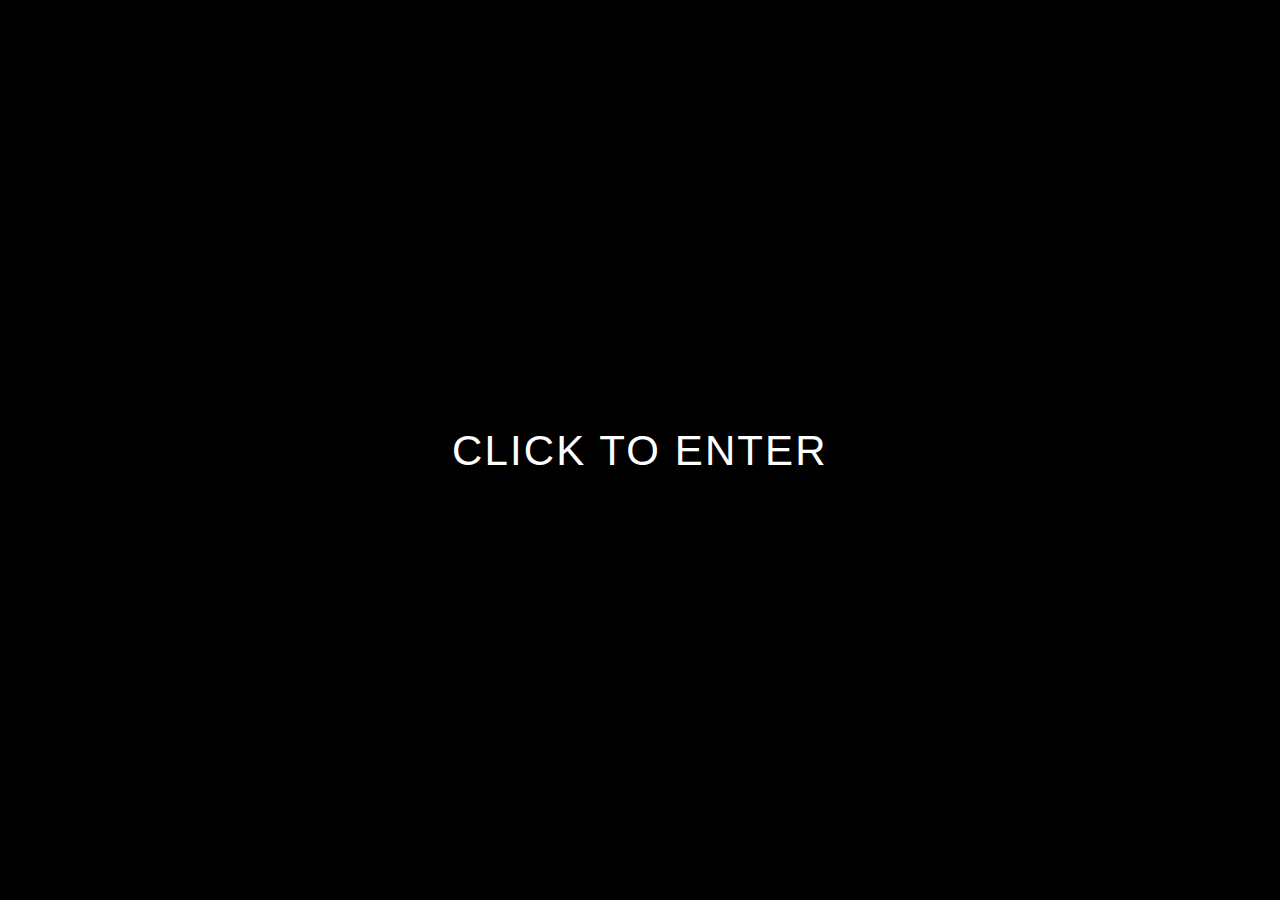
==== commit 1d38c041: "Update index.html" ====
--- a/index.html
+++ b/index.html
@@ -1,9 +1,12 @@
 <!DOCTYPE html>
 <html lang="en">
 <head>
-  <meta charset="UTF-8" />
+  <meta charset="UTF-8">
   <title>tsuki.city</title>
-  <link rel="stylesheet" type="text/css" href="main.css">
+  <link rel="preconnect" href="https://fonts.googleapis.com">
+  <link rel="preconnect" href="https://fonts.gstatic.com" crossorigin>
+  <link href="https://fonts.googleapis.com/css2?family=Lexend:wght@400&display=swap" rel="stylesheet">
+  <link rel="stylesheet" href="main.css">
 </head>
 <body>
   <!-- Audio Element (hidden) -->
--- a/main.css
+++ b/main.css
@@ -4,6 +4,14 @@
 
 @layer demo {
   /* Click to enter overlay styles */
+  #enter-sound {
+    position: absolute;
+    opacity: 0;
+    pointer-events: none;
+    width: 0;
+    height: 0;
+  }
+
   .enter-overlay {
     position: fixed;
     top: 0;
@@ -17,10 +25,12 @@
     justify-content: center;
     z-index: 9999;
     transition: opacity 1.5s ease, visibility 1.5s ease;
+    cursor: pointer;
   }
 
   .enter-overlay .enter-content {
     text-align: center;
+    animation: pulse 2s infinite;
   }
 
   .enter-overlay h1 {
@@ -28,11 +38,10 @@
     font-weight: 300;
     letter-spacing: 2px;
     text-transform: uppercase;
-    cursor: pointer;
     transition: transform 0.3s ease;
   }
 
-  .enter-overlay h1:hover {
+  .enter-overlay:hover h1 {
     transform: scale(1.05);
   }
 
@@ -41,7 +50,13 @@
     visibility: hidden;
   }
 
-  /* Rest of your existing styles */
+  @keyframes pulse {
+    0% { transform: scale(1); }
+    50% { transform: scale(1.05); }
+    100% { transform: scale(1); }
+  }
+
+  /* Original styles */
   body {
     background: light-dark(#fff, #000);
     display: flex;
@@ -159,7 +174,6 @@
       line-height: 1;
       color: inherit;
       
-
       &:is(:focus-visible, :hover) {
         outline: none;
         span {
@@ -306,8 +320,7 @@
     background: linear-gradient(
           90deg,
           var(--line) 1px,
-          transparent 1px var(--size)
-        )
+          transparent 1px var(--size))
         50% 50% / var(--size) var(--size),
       linear-gradient(var(--line) 1px, transparent 1px var(--size)) 50% 50% /
         var(--size) var(--size);
--- a/main.css
+++ b/main.css
@@ -4,6 +4,14 @@
 
 @layer demo {
   /* Click to enter overlay styles */
+  #enter-sound {
+    position: absolute;
+    opacity: 0;
+    pointer-events: none;
+    width: 0;
+    height: 0;
+  }
+
   .enter-overlay {
     position: fixed;
     top: 0;
@@ -17,10 +25,12 @@
     justify-content: center;
     z-index: 9999;
     transition: opacity 1.5s ease, visibility 1.5s ease;
+    cursor: pointer;
   }
 
   .enter-overlay .enter-content {
     text-align: center;
+    animation: pulse 2s infinite;
   }
 
   .enter-overlay h1 {
@@ -28,11 +38,10 @@
     font-weight: 300;
     letter-spacing: 2px;
     text-transform: uppercase;
-    cursor: pointer;
     transition: transform 0.3s ease;
   }
 
-  .enter-overlay h1:hover {
+  .enter-overlay:hover h1 {
     transform: scale(1.05);
   }
 
@@ -41,7 +50,13 @@
     visibility: hidden;
   }
 
-  /* Rest of your existing styles */
+  @keyframes pulse {
+    0% { transform: scale(1); }
+    50% { transform: scale(1.05); }
+    100% { transform: scale(1); }
+  }
+
+  /* Original styles */
   body {
     background: light-dark(#fff, #000);
     display: flex;
@@ -159,7 +174,6 @@
       line-height: 1;
       color: inherit;
       
-
       &:is(:focus-visible, :hover) {
         outline: none;
         span {
@@ -306,8 +320,7 @@
     background: linear-gradient(
           90deg,
           var(--line) 1px,
-          transparent 1px var(--size)
-        )
+          transparent 1px var(--size))
         50% 50% / var(--size) var(--size),
       linear-gradient(var(--line) 1px, transparent 1px var(--size)) 50% 50% /
         var(--size) var(--size);
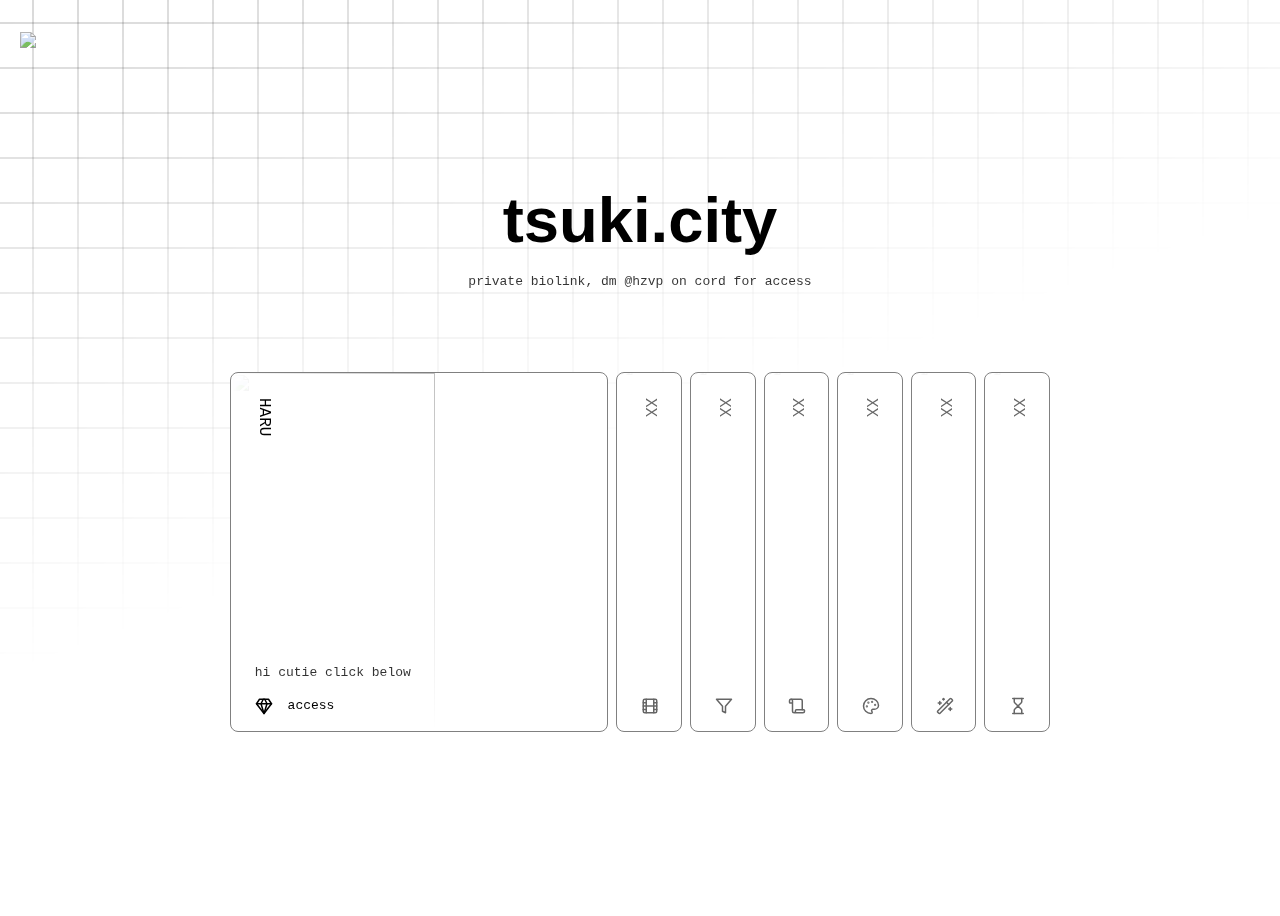
==== commit ef4004a7: "Update index.html" ====
--- a/index.html
+++ b/index.html
@@ -1,38 +1,11 @@
 <!DOCTYPE html>
 <html lang="en">
-<head>
-  <meta charset="UTF-8">
-  <title>tsuki.city</title>
-  <link rel="preconnect" href="https://fonts.googleapis.com">
-  <link rel="preconnect" href="https://fonts.gstatic.com" crossorigin>
-  <link href="https://fonts.googleapis.com/css2?family=Lexend:wght@400&display=swap" rel="stylesheet">
-  <link rel="stylesheet" href="main.css">
-</head>
-<body>
-  <!-- Audio Element (hidden) -->
-  <audio id="enter-sound" preload="auto">
-    <source src="enter.mp3" type="audio/mpeg">
-  </audio>
-
-  <!-- Click to Enter Overlay -->
-  <div class="enter-overlay">
-    <div class="enter-content">
-      <h1>click to enter</h1>
-    </div>
-  </div>
-
-  <!-- Rest of your existing content -->
-  <h1 class="fluid">tsuki.city</h1>
+  <head>
+    <meta charset="UTF-8" />
     <title>tsuki.city</title>
     <link rel="stylesheet" type="text/css" href="main.css">
   </head>
   <body>
-    <div class="enter-overlay">
-      <div class="enter-content">
-        <h1>click to enter</h1>
-      </div>
-    </div>
-
     <h1 class="fluid">tsuki.city</h1>
     <p style="text-align: center;">
       private biolink, dm @hzvp on cord for access
--- a/main.css
+++ b/main.css
@@ -3,60 +3,6 @@
 @layer normalize, base, demo;
 
 @layer demo {
-  /* Click to enter overlay styles */
-  #enter-sound {
-    position: absolute;
-    opacity: 0;
-    pointer-events: none;
-    width: 0;
-    height: 0;
-  }
-
-  .enter-overlay {
-    position: fixed;
-    top: 0;
-    left: 0;
-    width: 100%;
-    height: 100%;
-    background-color: #000;
-    color: #fff;
-    display: flex;
-    align-items: center;
-    justify-content: center;
-    z-index: 9999;
-    transition: opacity 1.5s ease, visibility 1.5s ease;
-    cursor: pointer;
-  }
-
-  .enter-overlay .enter-content {
-    text-align: center;
-    animation: pulse 2s infinite;
-  }
-
-  .enter-overlay h1 {
-    font-size: 2.5rem;
-    font-weight: 300;
-    letter-spacing: 2px;
-    text-transform: uppercase;
-    transition: transform 0.3s ease;
-  }
-
-  .enter-overlay:hover h1 {
-    transform: scale(1.05);
-  }
-
-  .enter-overlay.fade-out {
-    opacity: 0;
-    visibility: hidden;
-  }
-
-  @keyframes pulse {
-    0% { transform: scale(1); }
-    50% { transform: scale(1.05); }
-    100% { transform: scale(1); }
-  }
-
-  /* Original styles */
   body {
     background: light-dark(#fff, #000);
     display: flex;
@@ -130,6 +76,7 @@
   }
 
   article {
+/*     outline: 2px dashed canvasText; */
     width: calc(var(--article-width) * 1px);
     height: 100%;
     position: absolute;
@@ -174,6 +121,7 @@
       line-height: 1;
       color: inherit;
       
+
       &:is(:focus-visible, :hover) {
         outline: none;
         span {
@@ -200,7 +148,8 @@
       mask: radial-gradient(100% 100% at 100% 0, #fff, #0000);
     }
   }
-  
+  /* gotta use some Math on the container really */
+  /* width is "ideal" 7 * 80px + 6 * gap + say 300px or whatever the ideal width is */
   :root {
     --gap: 8px;
     --base: clamp(2rem, 8cqi, 80px);
@@ -244,6 +193,7 @@
   }
 
   li {
+    /* outline: 4px dashed canvasText; */
     background: light-dark(#fff, #000);
     position: relative;
     overflow: hidden;
@@ -320,7 +270,8 @@
     background: linear-gradient(
           90deg,
           var(--line) 1px,
-          transparent 1px var(--size))
+          transparent 1px var(--size)
+        )
         50% 50% / var(--size) var(--size),
       linear-gradient(var(--line) 1px, transparent 1px var(--size)) 50% 50% /
         var(--size) var(--size);
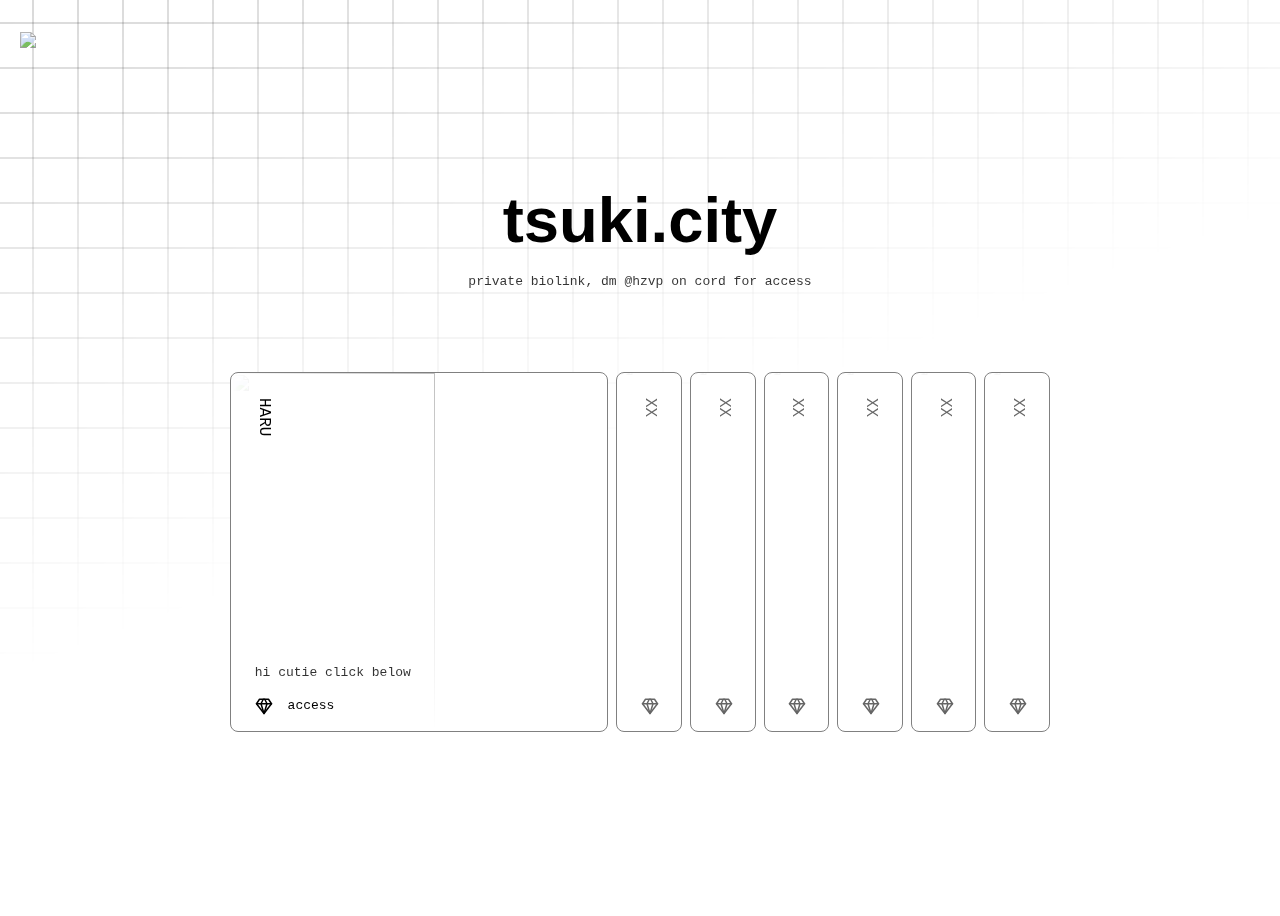
==== commit 63a26a56: "Update index.html" ====
--- a/index.html
+++ b/index.html
@@ -1,123 +1,113 @@
-<!DOCTYPE html>
-<html lang="en">
-  <head>
-    <meta charset="UTF-8" />
-    <title>tsuki.city</title>
-    <link rel="stylesheet" type="text/css" href="main.css">
-  </head>
-  <body>
-    <h1 class="fluid">tsuki.city</h1>
-    <p style="text-align: center;">
-      private biolink, dm @hzvp on cord for access
-    </p>
-    <ul>
-      <li data-active="true">
-        <article>
-          <h3>haru</h3>
-          <p>hi cutie click below</p>
-          <svg xmlns="http://www.w3.org/2000/svg" viewBox="0 0 24 24" stroke="currentColor" stroke-width="2" stroke-linecap="round" stroke-linejoin="round">
-            <path d="M6 3h12l4 6-10 13L2 9Z" />
-            <path d="M11 3 8 9l4 13 4-13-3-6" />
-            <path d="M2 9h20" />
-          </svg>
-          <a href="#"><span>access</span></a>
-          <img src="https://cdn.discordapp.com/attachments/1353324307790696499/1353585056190435370/BE413A62-52A9-4BFF-8E35-DAAEE7B39D6B.gif?ex=67f54d91&is=67f3fc11&hm=8d8059f401faa1f57cecbfc605cc40fd340291cd299d0e4543290fb14bf16938&" alt="" />
-        </article>
-      </li>
-      <li>
-        <article>
-          <h3>XX</h3>
-          <p>@hzvp for a slot.</p>
-          <svg xmlns="http://www.w3.org/2000/svg" viewBox="0 0 24 24" fill="none" stroke="currentColor" stroke-width="2" stroke-linecap="round" stroke-linejoin="round">
-            <rect width="18" height="18" x="3" y="3" rx="2" />
-            <path d="M7 3v18" />
-            <path d="M3 7.5h4" />
-            <path d="M3 12h18" />
-            <path d="M3 16.5h4" />
-            <path d="M17 3v18" />
-            <path d="M17 7.5h4" />
-            <path d="M17 16.5h4" />
-          </svg>
-          <a href="#"><span>access</span></a>
-          <img src="https://picsum.photos/720/720?random=17" alt="" />
-        </article>
-      </li>
-      <li>
-        <article>
-          <h3>xx</h3>
-          <p>@hzvp for a slot.</p>
-          <svg xmlns="http://www.w3.org/2000/svg" viewBox="0 0 24 24" fill="none" stroke="currentColor" stroke-width="2" stroke-linecap="round" stroke-linejoin="round">
-            <polygon points="22 3 2 3 10 12.46 10 19 14 21 14 12.46 22 3" />
-          </svg>
-          <a href="#"><span>access</span></a>
-          <img src="https://picsum.photos/720/720?random=19" alt="" />
-        </article>
-      </li>
-      <li>
-        <article>
-          <h3>xx</h3>
-          <p>@hzvp for a slot.</p>
-          <svg xmlns="http://www.w3.org/2000/svg" viewBox="0 0 24 24" fill="none" stroke="currentColor" stroke-width="2" stroke-linecap="round" stroke-linejoin="round">
-            <path d="M19 17V5a2 2 0 0 0-2-2H4" />
-            <path d="M8 21h12a2 2 0 0 0 2-2v-1a1 1 0 0 0-1-1H11a1 1 0 0 0-1 1v1a2 2 0 1 1-4 0V5a2 2 0 1 0-4 0v2a1 1 0 0 0 1 1h3" />
-          </svg>
-          <a href="#"><span>access</span></a>
-          <img src="https://picsum.photos/720/720?random=42" alt="" />
-        </article>
-      </li>
-      <li>
-        <article>
-          <h3>xx</h3>
-          <p>@hzvp for a slot.</p>
-          <svg xmlns="http://www.w3.org/2000/svg" viewBox="0 0 24 24" fill="none" stroke="currentColor" stroke-width="2" stroke-linecap="round" stroke-linejoin="round">
-            <circle cx="13.5" cy="6.5" r=".5" fill="currentColor" />
-            <circle cx="17.5" cy="10.5" r=".5" fill="currentColor" />
-            <circle cx="8.5" cy="7.5" r=".5" fill="currentColor" />
-            <circle cx="6.5" cy="12.5" r=".5" fill="currentColor" />
-            <path d="M12 2C6.5 2 2 6.5 2 12s4.5 10 10 10c.926 0 1.648-.746 1.648-1.688 0-.437-.18-.835-.437-1.125-.29-.289-.438-.652-.438-1.125a1.64 1.64 0 0 1 1.668-1.668h1.996c3.051 0 5.555-2.503 5.555-5.554C21.965 6.012 17.461 2 12 2z" />
-          </svg>
-          <a href="#"><span>access</span></a>
-          <img src="https://picsum.photos/720/720?random=128" alt="" />
-        </article>
-      </li>
-      <li>
-        <article>
-          <h3>xx</h3>
-          <p>@hzvp for a slot.</p>
-          <svg xmlns="http://www.w3.org/2000/svg" viewBox="0 0 24 24" fill="none" stroke="currentColor" stroke-width="2" stroke-linecap="round" stroke-linejoin="round">
-            <path d="m21.64 3.64-1.28-1.28a1.21 1.21 0 0 0-1.72 0L2.36 18.64a1.21 1.21 0 0 0 0 1.72l1.28 1.28a1.2 1.2 0 0 0 1.72 0L21.64 5.36a1.2 1.2 0 0 0 0-1.72" />
-            <path d="m14 7 3 3" />
-            <path d="M5 6v4" />
-            <path d="M19 14v4" />
-            <path d="M10 2v2" />
-            <path d="M7 8H3" />
-            <path d="M21 16h-4" />
-            <path d="M11 3H9" />
-          </svg>
-          <a href="#"><span>access</span></a>
-          <img src="https://picsum.photos/720/720?random=56" alt="" />
-        </article>
-      </li>
-      <li>
-        <article>
-          <h3>xx</h3>
-          <p>@hzvp for a slot.</p>
-          <svg xmlns="http://www.w3.org/2000/svg" viewBox="0 0 24 24" fill="none" stroke="currentColor" stroke-width="2" stroke-linecap="round" stroke-linejoin="round">
-            <path d="M5 22h14" />
-            <path d="M5 2h14" />
-            <path d="M17 22v-4.172a2 2 0 0 0-.586-1.414L12 12l-4.414 4.414A2 2 0 0 0 7 17.828V22" />
-            <path d="M7 2v4.172a2 2 0 0 0 .586 1.414L12 12l4.414-4.414A2 2 0 0 0 17 6.172V2" />
-          </svg>
-          <a href="#"><span>access</span></a>
-          <img src="https://picsum.photos/720/720?random=39" alt="" />
-        </article>
-      </li>
-    </ul>
-
-    <a class="bear-link" href="https://discord.gg/poster" target="_blank" rel="noreferrer noopener">
-      <img src="https://em-content.zobj.net/source/apple/419/money-with-wings_1f4b8.png" style="width: 40px; height: auto;" />
-    </a>
-
-  <script type="module" src="main.js"></script>
-  </body>
-</html>
+<!DOCTYPE html>
+<html lang="en">
+  <head>
+    <meta charset="UTF-8" />
+    <title>tsuki.city</title>
+    <link rel="stylesheet" type="text/css" href="main.css">
+  </head>
+  <body>
+    <h1 class="fluid">tsuki.city</h1>
+    <p style="text-align: center;">
+      private biolink, dm @hzvp on cord for access
+    </p>
+    <ul>
+      <li data-active="true">
+        <article>
+          <h3>haru</h3>
+          <p>hi cutie click below</p>
+          <svg xmlns="http://www.w3.org/2000/svg" viewBox="0 0 24 24" stroke="currentColor" stroke-width="2" stroke-linecap="round" stroke-linejoin="round">
+            <path d="M6 3h12l4 6-10 13L2 9Z" />
+            <path d="M11 3 8 9l4 13 4-13-3-6" />
+            <path d="M2 9h20" />
+          </svg>
+          <a href="#"><span>access</span></a>
+          <img src="https://cdn.discordapp.com/attachments/1353324307790696499/1353585056190435370/BE413A62-52A9-4BFF-8E35-DAAEE7B39D6B.gif?ex=67f54d91&is=67f3fc11&hm=8d8059f401faa1f57cecbfc605cc40fd340291cd299d0e4543290fb14bf16938&" alt="" />
+        </article>
+      </li>
+      <li>
+        <article>
+          <h3>XX</h3>
+          <p>@hzvp for a slot.</p>
+          <svg xmlns="http://www.w3.org/2000/svg" viewBox="0 0 24 24" stroke="currentColor" stroke-width="2" stroke-linecap="round" stroke-linejoin="round">
+            <path d="M6 3h12l4 6-10 13L2 9Z" />
+            <path d="M11 3 8 9l4 13 4-13-3-6" />
+            <path d="M2 9h20" />
+          </svg>
+          <a href="#"><span>access</span></a>
+          <img src="https://picsum.photos/720/720?random=17" alt="" />
+        </article>
+      </li>
+      <li>
+        <article>
+          <h3>xx</h3>
+          <p>@hzvp for a slot.</p>
+         <svg xmlns="http://www.w3.org/2000/svg" viewBox="0 0 24 24" stroke="currentColor" stroke-width="2" stroke-linecap="round" stroke-linejoin="round">
+            <path d="M6 3h12l4 6-10 13L2 9Z" />
+            <path d="M11 3 8 9l4 13 4-13-3-6" />
+            <path d="M2 9h20" />
+          </svg>
+          <a href="#"><span>access</span></a>
+          <img src="https://picsum.photos/720/720?random=19" alt="" />
+        </article>
+      </li>
+      <li>
+        <article>
+          <h3>xx</h3>
+          <p>@hzvp for a slot.</p>
+        <svg xmlns="http://www.w3.org/2000/svg" viewBox="0 0 24 24" stroke="currentColor" stroke-width="2" stroke-linecap="round" stroke-linejoin="round">
+            <path d="M6 3h12l4 6-10 13L2 9Z" />
+            <path d="M11 3 8 9l4 13 4-13-3-6" />
+            <path d="M2 9h20" />
+          </svg>
+          <a href="#"><span>access</span></a>
+          <img src="https://picsum.photos/720/720?random=42" alt="" />
+        </article>
+      </li>
+      <li>
+        <article>
+          <h3>xx</h3>
+          <p>@hzvp for a slot.</p>
+          <svg xmlns="http://www.w3.org/2000/svg" viewBox="0 0 24 24" stroke="currentColor" stroke-width="2" stroke-linecap="round" stroke-linejoin="round">
+            <path d="M6 3h12l4 6-10 13L2 9Z" />
+            <path d="M11 3 8 9l4 13 4-13-3-6" />
+            <path d="M2 9h20" />
+          </svg>
+          <a href="#"><span>access</span></a>
+          <img src="https://picsum.photos/720/720?random=128" alt="" />
+        </article>
+      </li>
+      <li>
+        <article>
+          <h3>xx</h3>
+          <p>@hzvp for a slot.</p>
+          <svg xmlns="http://www.w3.org/2000/svg" viewBox="0 0 24 24" stroke="currentColor" stroke-width="2" stroke-linecap="round" stroke-linejoin="round">
+            <path d="M6 3h12l4 6-10 13L2 9Z" />
+            <path d="M11 3 8 9l4 13 4-13-3-6" />
+            <path d="M2 9h20" />
+          </svg>
+          <a href="#"><span>access</span></a>
+          <img src="https://picsum.photos/720/720?random=56" alt="" />
+        </article>
+      </li>
+      <li>
+        <article>
+          <h3>xx</h3>
+          <p>@hzvp for a slot.</p>
+          <svg xmlns="http://www.w3.org/2000/svg" viewBox="0 0 24 24" stroke="currentColor" stroke-width="2" stroke-linecap="round" stroke-linejoin="round">
+            <path d="M6 3h12l4 6-10 13L2 9Z" />
+            <path d="M11 3 8 9l4 13 4-13-3-6" />
+            <path d="M2 9h20" />
+          </svg>
+          <a href="#"><span>access</span></a>
+          <img src="https://picsum.photos/720/720?random=39" alt="" />
+        </article>
+      </li>
+    </ul>
+
+    <a class="bear-link" href="https://discord.gg/poster" target="_blank" rel="noreferrer noopener">
+      <img src="https://em-content.zobj.net/source/apple/419/money-with-wings_1f4b8.png" style="width: 40px; height: auto;" />
+    </a>
+
+  <script type="module" src="main.js"></script>
+  </body>
+</html>
--- a/main.css
+++ b/main.css
@@ -1,317 +1,317 @@
-@import url('https://unpkg.com/normalize.css') layer(normalize);
-
-@layer normalize, base, demo;
-
-@layer demo {
-  body {
-    background: light-dark(#fff, #000);
-    display: flex;
-    align-items: center;
-    justify-content: center;
-    flex-direction: column;
-    gap: 1rem;
-    padding-block: 2rem;
-  }
-
-  h1,
-  p {
-    margin: 0;
-  }
-
-  h1.fluid {
-    --font-size-min: 22;
-    --font-level: 4.25;
-  }
-
-  h3 {
-    white-space: nowrap;
-    margin: 0;
-  }
-
-  body > p {
-    width: 74ch;
-    max-width: calc(100% - 4rem);
-    text-wrap: balance;
-    font-family: monospace;
-    margin-bottom: 4rem;
-    line-height: 1.5;
-    opacity: 0.8;
-    font-weight: 400;
-
-    @media (max-width: 768px) {
-      text-align: center;
-    }
-  }
-
-  li :is(svg, h3) {
-    opacity: 0.6;
-    transition: opacity calc(var(--speed) * 1.2) var(--easing);
-  }
-
-  li :is(a, p) {
-    opacity: 0;
-    transition: opacity calc(var(--speed) * 1.2) var(--easing);
-    width: fit-content;
-  }
-
-  li img {
-    filter: grayscale(1) brightness(1.5);
-    scale: 1.1;
-    transition-property: filter, scale;
-    transition-duration: calc(var(--speed) * 1.2);
-    transition-timing-function: var(--easing);
-  }
-
-  [data-active='true'] :is(a, p, h3, svg) {
-    opacity: var(--opacity, 1);
-  }
-  [data-active='true'] :is(a, p) {
-    transition-delay: calc(var(--speed) * 0.25);
-  }
-
-  [data-active='true'] img {
-    filter: grayscale(0) brightness(1);
-    scale: 1;
-    transition-delay: calc(var(--speed) * 0.25);
-  }
-
-  article {
-/*     outline: 2px dashed canvasText; */
-    width: calc(var(--article-width) * 1px);
-    height: 100%;
-    position: absolute;
-    font-family: monospace;
-    top: 0;
-    left: 0;
-    display: flex;
-    flex-direction: column;
-    justify-content: flex-end;
-    gap: 1rem;
-    padding-inline: calc(var(--base) * 0.5 - 9px);
-    padding-bottom: 1rem;
-    overflow: hidden;
-
-    h3 {
-      position: absolute;
-      top: 1rem;
-      left: calc(var(--base) * 0.5);
-      transform-origin: 0 50%;
-      rotate: 90deg;
-      font-size: 1rem;
-      font-weight: 300;
-      text-transform: uppercase;
-      font-family: monospace;
-    }
-    svg {
-      width: 18px;
-      fill: none;
-    }
-
-    p {
-      font-size: 13px;
-      text-wrap: balance;
-      line-height: 1.25;
-      --opacity: 0.8;
-    }
-
-    a {
-      position: absolute;
-      bottom: 1rem;
-      height: 18px;
-      line-height: 1;
-      color: inherit;
-      
-
-      &:is(:focus-visible, :hover) {
-        outline: none;
-        span {
-          text-decoration: underline;
-          text-underline-offset: 4px;
-        }
-      }
-
-      span {
-        display: inline-block;
-        line-height: 18px;
-        translate: calc(var(--base) * 0.5);
-        font-weight: 500;
-      }
-    }
-
-    img {
-      position: absolute;
-      pointer-events: none;
-      inset: 0;
-      width: 100%;
-      height: 100%;
-      object-fit: cover;
-      mask: radial-gradient(100% 100% at 100% 0, #fff, #0000);
-    }
-  }
-  /* gotta use some Math on the container really */
-  /* width is "ideal" 7 * 80px + 6 * gap + say 300px or whatever the ideal width is */
-  :root {
-    --gap: 8px;
-    --base: clamp(2rem, 8cqi, 80px);
-    --easing: linear(
-      0 0%,
-      0.1538 4.09%,
-      0.2926 8.29%,
-      0.4173 12.63%,
-      0.5282 17.12%,
-      0.6255 21.77%,
-      0.7099 26.61%,
-      0.782 31.67%,
-      0.8425 37%,
-      0.8887 42.23%,
-      0.9257 47.79%,
-      0.9543 53.78%,
-      0.9752 60.32%,
-      0.9883 67.11%,
-      0.9961 75%,
-      1 100%
-    );
-    --speed: 0.6s;
-  }
-  ul {
-    display: grid;
-    container-type: inline-size;
-    grid-template-columns: 10fr 1fr 1fr 1fr 1fr 1fr 1fr;
-    gap: var(--gap);
-    list-style-type: none;
-    justify-content: center;
-    padding: 0;
-    height: clamp(300px, 40dvh, 474px);
-    margin: 0;
-    width: calc(
-      ((var(--items) - 1) * var(--base)) + ((var(--items) - 1) * var(--gap)) +
-        var(--ideal)
-    );
-    width: 820px;
-    max-width: calc(100% - 4rem);
-    transition: grid-template-columns var(--speed) var(--easing);
-  }
-
-  li {
-    /* outline: 4px dashed canvasText; */
-    background: light-dark(#fff, #000);
-    position: relative;
-    overflow: hidden;
-    min-width: var(--base);
-    border-radius: 8px;
-    border: 1px solid color-mix(in hsl, canvas, canvasText 50%);
-  }
-}
-
-@layer base {
-  :root {
-    --font-size-min: 16;
-    --font-size-max: 20;
-    --font-ratio-min: 1.2;
-    --font-ratio-max: 1.33;
-    --font-width-min: 375;
-    --font-width-max: 1500;
-  }
-
-  html {
-    color-scheme: light dark;
-  }
-
-  [data-theme='light'] {
-    color-scheme: light only;
-  }
-
-  [data-theme='dark'] {
-    color-scheme: dark only;
-  }
-
-  :where(.fluid) {
-    --fluid-min: calc(
-      var(--font-size-min) * pow(var(--font-ratio-min), var(--font-level, 0))
-    );
-    --fluid-max: calc(
-      var(--font-size-max) * pow(var(--font-ratio-max), var(--font-level, 0))
-    );
-    --fluid-preferred: calc(
-      (var(--fluid-max) - var(--fluid-min)) /
-        (var(--font-width-max) - var(--font-width-min))
-    );
-    --fluid-type: clamp(
-      (var(--fluid-min) / 16) * 1rem,
-      ((var(--fluid-min) / 16) * 1rem) -
-        (((var(--fluid-preferred) * var(--font-width-min)) / 16) * 1rem) +
-        (var(--fluid-preferred) * var(--variable-unit, 100vi)),
-      (var(--fluid-max) / 16) * 1rem
-    );
-    font-size: var(--fluid-type);
-  }
-
-  *,
-  *:after,
-  *:before {
-    box-sizing: border-box;
-  }
-
-  body {
-    display: grid;
-    place-items: center;
-    min-height: 100vh;
-    font-family: 'SF Pro Text', 'SF Pro Icons', 'AOS Icons', 'Helvetica Neue',
-      Helvetica, Arial, sans-serif, system-ui;
-  }
-
-  body::before {
-    --size: 45px;
-    --line: color-mix(in hsl, canvasText, transparent 70%);
-    content: '';
-    height: 100vh;
-    width: 100vw;
-    position: fixed;
-    background: linear-gradient(
-          90deg,
-          var(--line) 1px,
-          transparent 1px var(--size)
-        )
-        50% 50% / var(--size) var(--size),
-      linear-gradient(var(--line) 1px, transparent 1px var(--size)) 50% 50% /
-        var(--size) var(--size);
-    mask: linear-gradient(-20deg, transparent 50%, white);
-    top: 0;
-    transform-style: flat;
-    pointer-events: none;
-    z-index: -1;
-  }
-
-  .bear-link {
-    color: canvasText;
-    position: fixed;
-    top: 1rem;
-    left: 1rem;
-    width: 48px;
-    aspect-ratio: 1;
-    display: grid;
-    place-items: center;
-    opacity: 0.8;
-  }
-
-  :where(.x-link, .bear-link):is(:hover, :focus-visible) {
-    opacity: 1;
-  }
-
-  .bear-link svg {
-    width: 75%;
-  }
-
-  /* Utilities */
-  .sr-only {
-    position: absolute;
-    width: 1px;
-    height: 1px;
-    padding: 0;
-    margin: -1px;
-    overflow: hidden;
-    clip: rect(0, 0, 0, 0);
-    white-space: nowrap;
-    border-width: 0;
-  }
-}
+@import url('https://unpkg.com/normalize.css') layer(normalize);
+
+@layer normalize, base, demo;
+
+@layer demo {
+  body {
+    background: light-dark(#fff, #000);
+    display: flex;
+    align-items: center;
+    justify-content: center;
+    flex-direction: column;
+    gap: 1rem;
+    padding-block: 2rem;
+  }
+
+  h1,
+  p {
+    margin: 0;
+  }
+
+  h1.fluid {
+    --font-size-min: 22;
+    --font-level: 4.25;
+  }
+
+  h3 {
+    white-space: nowrap;
+    margin: 0;
+  }
+
+  body > p {
+    width: 74ch;
+    max-width: calc(100% - 4rem);
+    text-wrap: balance;
+    font-family: monospace;
+    margin-bottom: 4rem;
+    line-height: 1.5;
+    opacity: 0.8;
+    font-weight: 400;
+
+    @media (max-width: 768px) {
+      text-align: center;
+    }
+  }
+
+  li :is(svg, h3) {
+    opacity: 0.6;
+    transition: opacity calc(var(--speed) * 1.2) var(--easing);
+  }
+
+  li :is(a, p) {
+    opacity: 0;
+    transition: opacity calc(var(--speed) * 1.2) var(--easing);
+    width: fit-content;
+  }
+
+  li img {
+    filter: grayscale(1) brightness(1.5);
+    scale: 1.1;
+    transition-property: filter, scale;
+    transition-duration: calc(var(--speed) * 1.2);
+    transition-timing-function: var(--easing);
+  }
+
+  [data-active='true'] :is(a, p, h3, svg) {
+    opacity: var(--opacity, 1);
+  }
+  [data-active='true'] :is(a, p) {
+    transition-delay: calc(var(--speed) * 0.25);
+  }
+
+  [data-active='true'] img {
+    filter: grayscale(0) brightness(1);
+    scale: 1;
+    transition-delay: calc(var(--speed) * 0.25);
+  }
+
+  article {
+/*     outline: 2px dashed canvasText; */
+    width: calc(var(--article-width) * 1px);
+    height: 100%;
+    position: absolute;
+    font-family: monospace;
+    top: 0;
+    left: 0;
+    display: flex;
+    flex-direction: column;
+    justify-content: flex-end;
+    gap: 1rem;
+    padding-inline: calc(var(--base) * 0.5 - 9px);
+    padding-bottom: 1rem;
+    overflow: hidden;
+
+    h3 {
+      position: absolute;
+      top: 1rem;
+      left: calc(var(--base) * 0.5);
+      transform-origin: 0 50%;
+      rotate: 90deg;
+      font-size: 1rem;
+      font-weight: 300;
+      text-transform: uppercase;
+      font-family: monospace;
+    }
+    svg {
+      width: 18px;
+      fill: none;
+    }
+
+    p {
+      font-size: 13px;
+      text-wrap: balance;
+      line-height: 1.25;
+      --opacity: 0.8;
+    }
+
+    a {
+      position: absolute;
+      bottom: 1rem;
+      height: 18px;
+      line-height: 1;
+      color: inherit;
+      
+
+      &:is(:focus-visible, :hover) {
+        outline: none;
+        span {
+          text-decoration: underline;
+          text-underline-offset: 4px;
+        }
+      }
+
+      span {
+        display: inline-block;
+        line-height: 18px;
+        translate: calc(var(--base) * 0.5);
+        font-weight: 500;
+      }
+    }
+
+    img {
+      position: absolute;
+      pointer-events: none;
+      inset: 0;
+      width: 100%;
+      height: 100%;
+      object-fit: cover;
+      mask: radial-gradient(100% 100% at 100% 0, #fff, #0000);
+    }
+  }
+  /* gotta use some Math on the container really */
+  /* width is "ideal" 7 * 80px + 6 * gap + say 300px or whatever the ideal width is */
+  :root {
+    --gap: 8px;
+    --base: clamp(2rem, 8cqi, 80px);
+    --easing: linear(
+      0 0%,
+      0.1538 4.09%,
+      0.2926 8.29%,
+      0.4173 12.63%,
+      0.5282 17.12%,
+      0.6255 21.77%,
+      0.7099 26.61%,
+      0.782 31.67%,
+      0.8425 37%,
+      0.8887 42.23%,
+      0.9257 47.79%,
+      0.9543 53.78%,
+      0.9752 60.32%,
+      0.9883 67.11%,
+      0.9961 75%,
+      1 100%
+    );
+    --speed: 0.6s;
+  }
+  ul {
+    display: grid;
+    container-type: inline-size;
+    grid-template-columns: 10fr 1fr 1fr 1fr 1fr 1fr 1fr;
+    gap: var(--gap);
+    list-style-type: none;
+    justify-content: center;
+    padding: 0;
+    height: clamp(300px, 40dvh, 474px);
+    margin: 0;
+    width: calc(
+      ((var(--items) - 1) * var(--base)) + ((var(--items) - 1) * var(--gap)) +
+        var(--ideal)
+    );
+    width: 820px;
+    max-width: calc(100% - 4rem);
+    transition: grid-template-columns var(--speed) var(--easing);
+  }
+
+  li {
+    /* outline: 4px dashed canvasText; */
+    background: light-dark(#fff, #000);
+    position: relative;
+    overflow: hidden;
+    min-width: var(--base);
+    border-radius: 8px;
+    border: 1px solid color-mix(in hsl, canvas, canvasText 50%);
+  }
+}
+
+@layer base {
+  :root {
+    --font-size-min: 16;
+    --font-size-max: 20;
+    --font-ratio-min: 1.2;
+    --font-ratio-max: 1.33;
+    --font-width-min: 375;
+    --font-width-max: 1500;
+  }
+
+  html {
+    color-scheme: light dark;
+  }
+
+  [data-theme='light'] {
+    color-scheme: light only;
+  }
+
+  [data-theme='dark'] {
+    color-scheme: dark only;
+  }
+
+  :where(.fluid) {
+    --fluid-min: calc(
+      var(--font-size-min) * pow(var(--font-ratio-min), var(--font-level, 0))
+    );
+    --fluid-max: calc(
+      var(--font-size-max) * pow(var(--font-ratio-max), var(--font-level, 0))
+    );
+    --fluid-preferred: calc(
+      (var(--fluid-max) - var(--fluid-min)) /
+        (var(--font-width-max) - var(--font-width-min))
+    );
+    --fluid-type: clamp(
+      (var(--fluid-min) / 16) * 1rem,
+      ((var(--fluid-min) / 16) * 1rem) -
+        (((var(--fluid-preferred) * var(--font-width-min)) / 16) * 1rem) +
+        (var(--fluid-preferred) * var(--variable-unit, 100vi)),
+      (var(--fluid-max) / 16) * 1rem
+    );
+    font-size: var(--fluid-type);
+  }
+
+  *,
+  *:after,
+  *:before {
+    box-sizing: border-box;
+  }
+
+  body {
+    display: grid;
+    place-items: center;
+    min-height: 100vh;
+    font-family: 'SF Pro Text', 'SF Pro Icons', 'AOS Icons', 'Helvetica Neue',
+      Helvetica, Arial, sans-serif, system-ui;
+  }
+
+  body::before {
+    --size: 45px;
+    --line: color-mix(in hsl, canvasText, transparent 70%);
+    content: '';
+    height: 100vh;
+    width: 100vw;
+    position: fixed;
+    background: linear-gradient(
+          90deg,
+          var(--line) 1px,
+          transparent 1px var(--size)
+        )
+        50% 50% / var(--size) var(--size),
+      linear-gradient(var(--line) 1px, transparent 1px var(--size)) 50% 50% /
+        var(--size) var(--size);
+    mask: linear-gradient(-20deg, transparent 50%, white);
+    top: 0;
+    transform-style: flat;
+    pointer-events: none;
+    z-index: -1;
+  }
+
+  .bear-link {
+    color: canvasText;
+    position: fixed;
+    top: 1rem;
+    left: 1rem;
+    width: 48px;
+    aspect-ratio: 1;
+    display: grid;
+    place-items: center;
+    opacity: 0.8;
+  }
+
+  :where(.x-link, .bear-link):is(:hover, :focus-visible) {
+    opacity: 1;
+  }
+
+  .bear-link svg {
+    width: 75%;
+  }
+
+  /* Utilities */
+  .sr-only {
+    position: absolute;
+    width: 1px;
+    height: 1px;
+    padding: 0;
+    margin: -1px;
+    overflow: hidden;
+    clip: rect(0, 0, 0, 0);
+    white-space: nowrap;
+    border-width: 0;
+  }
+}